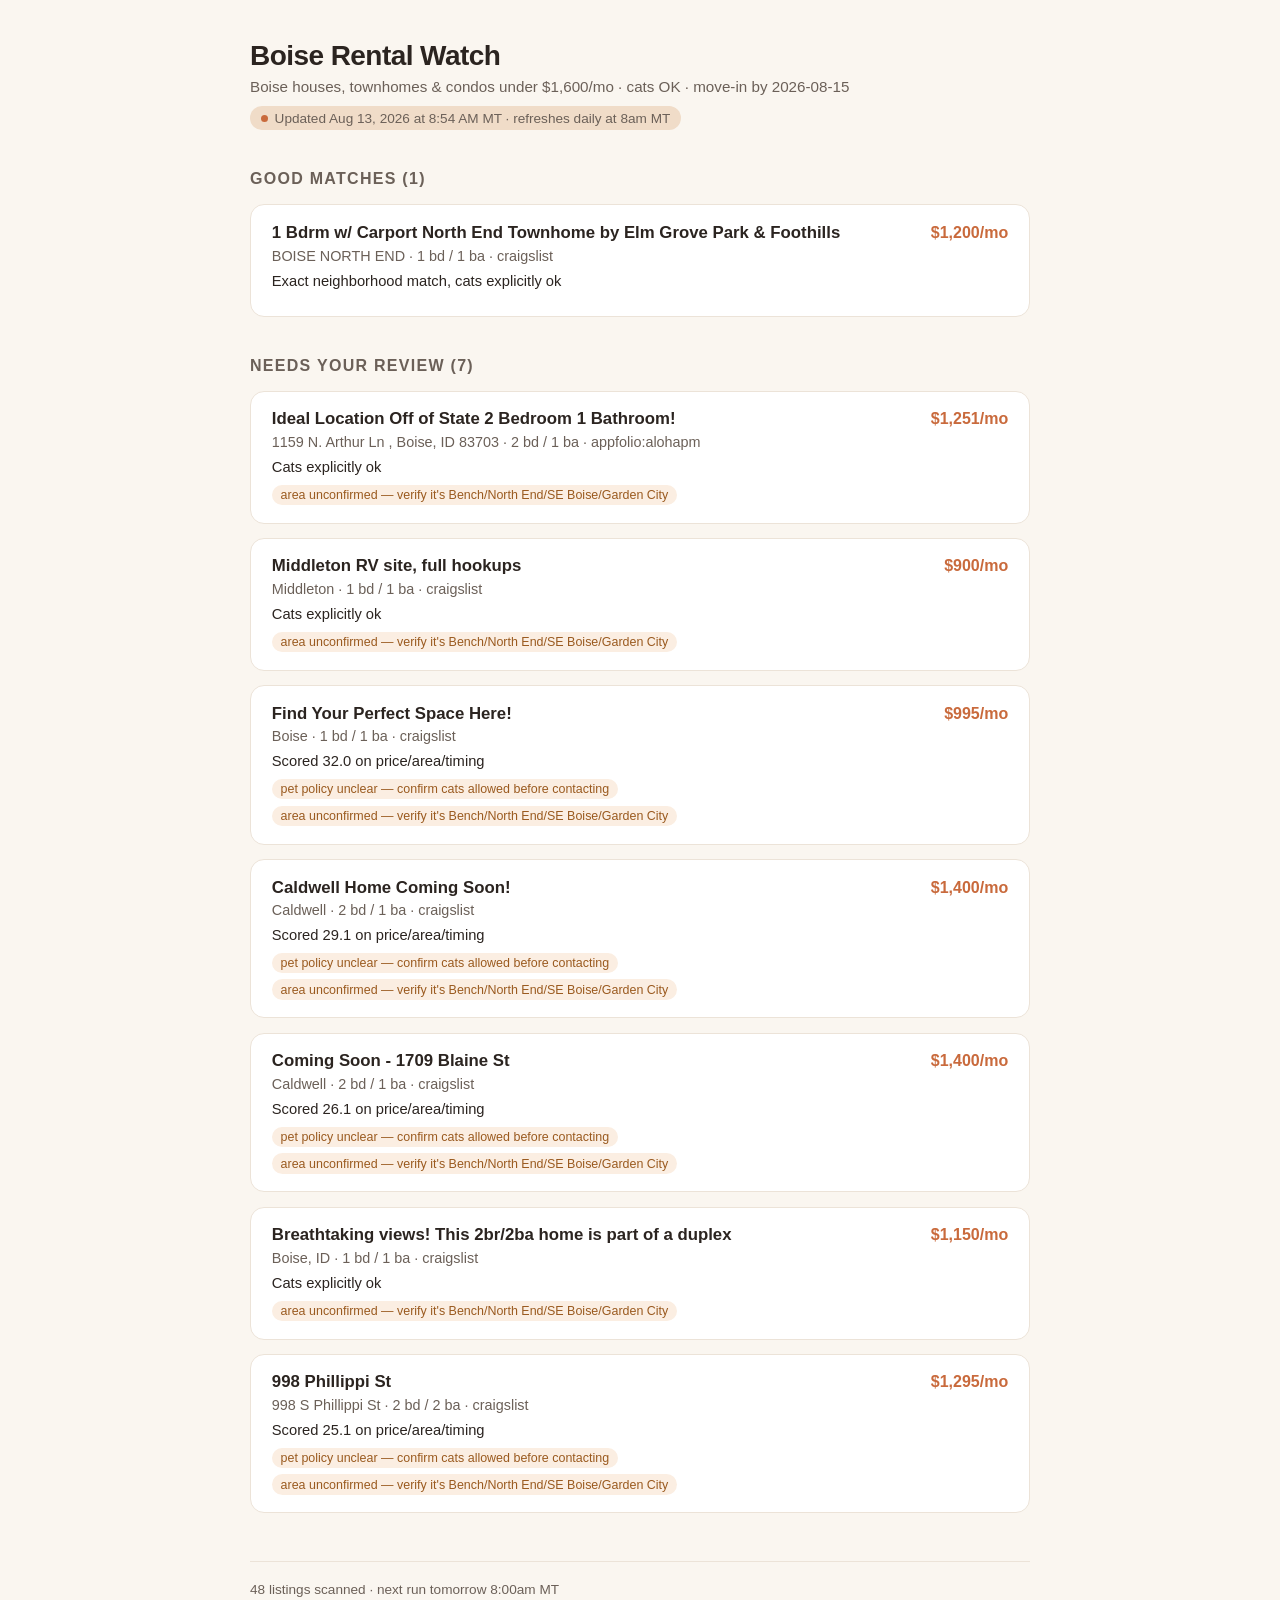
==== docs/index.html @ a8b847b9 "Daily rental scan 2026-08-13" ====
<!doctype html>
<html lang="en">
<head>
<meta charset="utf-8">
<meta name="viewport" content="width=device-width, initial-scale=1">
<title>Boise Rental Watch</title>
<style>
:root {
  --bg: #faf6f0;
  --card: #ffffff;
  --ink: #2b2420;
  --ink-soft: #6b6058;
  --accent: #c96a3c;
  --accent-soft: #f0dcc8;
  --border: #ece3d8;
  --warn-bg: #fbeee2;
  --warn-ink: #9a5a1f;
}
* { box-sizing: border-box; }
body {
  margin: 0;
  padding: 2.5rem 1.5rem 4rem;
  background: var(--bg);
  color: var(--ink);
  font-family: -apple-system, BlinkMacSystemFont, "Segoe UI", Helvetica, Arial, sans-serif;
}
.wrap { max-width: 780px; margin: 0 auto; }
header { margin-bottom: 2.5rem; }
h1 { font-size: 1.75rem; margin: 0 0 0.35rem; letter-spacing: -0.02em; }
.subtitle { color: var(--ink-soft); font-size: 0.95rem; }
h2 {
  font-size: 1rem; text-transform: uppercase; letter-spacing: 0.08em;
  color: var(--ink-soft); margin: 2.5rem 0 1rem; font-weight: 600;
}
.card {
  background: var(--card); border: 1px solid var(--border); border-radius: 14px;
  padding: 1.1rem 1.3rem; margin-bottom: 0.9rem;
}
.card-top { display: flex; justify-content: space-between; align-items: baseline; gap: 1rem; }
.card-title { font-weight: 600; font-size: 1.05rem; }
.card-title a { color: var(--ink); text-decoration: none; }
.card-title a:hover { color: var(--accent); }
.price { color: var(--accent); font-weight: 700; white-space: nowrap; }
.meta { color: var(--ink-soft); font-size: 0.9rem; margin-top: 0.3rem; }
.why { margin-top: 0.55rem; font-size: 0.92rem; }
.badges { margin-top: 0.6rem; display: flex; flex-wrap: wrap; gap: 0.4rem; }
.badge {
  font-size: 0.78rem; padding: 0.2rem 0.55rem; border-radius: 999px;
  background: var(--accent-soft); color: var(--accent);
}
.badge.warn { background: var(--warn-bg); color: var(--warn-ink); }
.empty { color: var(--ink-soft); font-style: italic; }
.updated-badge {
  display: inline-flex; align-items: center; gap: 0.4rem;
  margin-top: 0.7rem; font-size: 0.85rem; color: var(--ink-soft);
  background: var(--accent-soft); padding: 0.3rem 0.7rem; border-radius: 999px;
}
.updated-badge .dot {
  width: 7px; height: 7px; border-radius: 50%; background: var(--accent);
}
footer {
  margin-top: 3rem; padding-top: 1.2rem; border-top: 1px solid var(--border);
  color: var(--ink-soft); font-size: 0.85rem;
}
@media (prefers-color-scheme: dark) {
  :root {
    --bg: #1c1815; --card: #262019; --ink: #f0e9e0; --ink-soft: #a89d90;
    --accent: #e08a5b; --accent-soft: #3a2a1c; --border: #3a3128;
    --warn-bg: #3a2a1c; --warn-ink: #e0a86a;
  }
}
</style>
</head>
<body>
<div class="wrap">
  <header>
    <h1>Boise Rental Watch</h1>
    <div class="subtitle">Boise houses, townhomes &amp; condos under $1,600/mo &middot; cats OK &middot; move-in by 2026-08-15</div>
    <div class="updated-badge"><span class="dot"></span>Updated Aug 13, 2026 at 8:54 AM MT &middot; refreshes daily at 8am MT</div>
  </header>

  <h2>Good Matches (1)</h2>
    <div class="card">
      <div class="card-top">
        <div class="card-title"><a href="https://www.craigslist.org/view/d/boise-bdrm-carport-north-end-townhome/tJ5dAbqCXEp9YRDRfNVJZ1" target="_blank" rel="noopener">1 Bdrm w/ Carport North End Townhome by Elm Grove Park &amp; Foothills</a></div>
        <div class="price">$1,200/mo</div>
      </div>
      <div class="meta">BOISE NORTH END &middot; 1 bd / 1 ba &middot; craigslist</div>
      <div class="why">Exact neighborhood match, cats explicitly ok</div>
      <div class="badges"></div>
    </div>
    
  <h2>Needs Your Review (7)</h2>
    <div class="card">
      <div class="card-top">
        <div class="card-title"><a href="https://alohapm.appfolio.com/listings/detail/585a8fce-bd00-452f-a192-a07fd54679e2" target="_blank" rel="noopener">Ideal Location Off of State 2 Bedroom 1 Bathroom!</a></div>
        <div class="price">$1,251/mo</div>
      </div>
      <div class="meta">1159 N. Arthur Ln , Boise, ID 83703 &middot; 2 bd / 1 ba &middot; appfolio:alohapm</div>
      <div class="why">Cats explicitly ok</div>
      <div class="badges"><span class="badge warn">area unconfirmed — verify it&#x27;s Bench/North End/SE Boise/Garden City</span></div>
    </div>
    
    <div class="card">
      <div class="card-top">
        <div class="card-title"><a href="https://www.craigslist.org/view/d/middleton-middleton-rv-site-full-hookups/inkFtMsQkytbeUQSiN5r4E" target="_blank" rel="noopener">Middleton RV site, full hookups</a></div>
        <div class="price">$900/mo</div>
      </div>
      <div class="meta">Middleton &middot; 1 bd / 1 ba &middot; craigslist</div>
      <div class="why">Cats explicitly ok</div>
      <div class="badges"><span class="badge warn">area unconfirmed — verify it&#x27;s Bench/North End/SE Boise/Garden City</span></div>
    </div>
    
    <div class="card">
      <div class="card-top">
        <div class="card-title"><a href="https://www.craigslist.org/view/d/boise-find-your-perfect-space-here/uzG5f1zHQU7Q6kDMUvpiA7" target="_blank" rel="noopener">Find Your Perfect Space Here!</a></div>
        <div class="price">$995/mo</div>
      </div>
      <div class="meta">Boise &middot; 1 bd / 1 ba &middot; craigslist</div>
      <div class="why">Scored 32.0 on price/area/timing</div>
      <div class="badges"><span class="badge warn">pet policy unclear — confirm cats allowed before contacting</span><span class="badge warn">area unconfirmed — verify it&#x27;s Bench/North End/SE Boise/Garden City</span></div>
    </div>
    
    <div class="card">
      <div class="card-top">
        <div class="card-title"><a href="https://www.craigslist.org/view/d/caldwell-caldwell-home-coming-soon/c9M48AXYeq9gtAYtfN2Gyr" target="_blank" rel="noopener">Caldwell Home Coming Soon!</a></div>
        <div class="price">$1,400/mo</div>
      </div>
      <div class="meta">Caldwell &middot; 2 bd / 1 ba &middot; craigslist</div>
      <div class="why">Scored 29.1 on price/area/timing</div>
      <div class="badges"><span class="badge warn">pet policy unclear — confirm cats allowed before contacting</span><span class="badge warn">area unconfirmed — verify it&#x27;s Bench/North End/SE Boise/Garden City</span></div>
    </div>
    
    <div class="card">
      <div class="card-top">
        <div class="card-title"><a href="https://www.craigslist.org/view/d/caldwell-coming-soon-blaine-st/9ecfQxQV72W8E49arXCXFK" target="_blank" rel="noopener">Coming Soon - 1709 Blaine St</a></div>
        <div class="price">$1,400/mo</div>
      </div>
      <div class="meta">Caldwell &middot; 2 bd / 1 ba &middot; craigslist</div>
      <div class="why">Scored 26.1 on price/area/timing</div>
      <div class="badges"><span class="badge warn">pet policy unclear — confirm cats allowed before contacting</span><span class="badge warn">area unconfirmed — verify it&#x27;s Bench/North End/SE Boise/Garden City</span></div>
    </div>
    
    <div class="card">
      <div class="card-top">
        <div class="card-title"><a href="https://www.craigslist.org/view/d/boise-breathtaking-views-this-2br-2ba/9punhDjRVs5qBu9ANwAsmU" target="_blank" rel="noopener">Breathtaking views! This 2br/2ba home is part of a duplex</a></div>
        <div class="price">$1,150/mo</div>
      </div>
      <div class="meta">Boise, ID &middot; 1 bd / 1 ba &middot; craigslist</div>
      <div class="why">Cats explicitly ok</div>
      <div class="badges"><span class="badge warn">area unconfirmed — verify it&#x27;s Bench/North End/SE Boise/Garden City</span></div>
    </div>
    
    <div class="card">
      <div class="card-top">
        <div class="card-title"><a href="https://www.craigslist.org/view/d/boise-998-phillippi-st/gq27EQi1hvA1bo5hY6e3HK" target="_blank" rel="noopener">998 Phillippi St</a></div>
        <div class="price">$1,295/mo</div>
      </div>
      <div class="meta">998 S Phillippi St &middot; 2 bd / 2 ba &middot; craigslist</div>
      <div class="why">Scored 25.1 on price/area/timing</div>
      <div class="badges"><span class="badge warn">pet policy unclear — confirm cats allowed before contacting</span><span class="badge warn">area unconfirmed — verify it&#x27;s Bench/North End/SE Boise/Garden City</span></div>
    </div>
    

  <footer>
    48 listings scanned &middot; next run tomorrow 8:00am MT
  </footer>
</div>
</body>
</html>
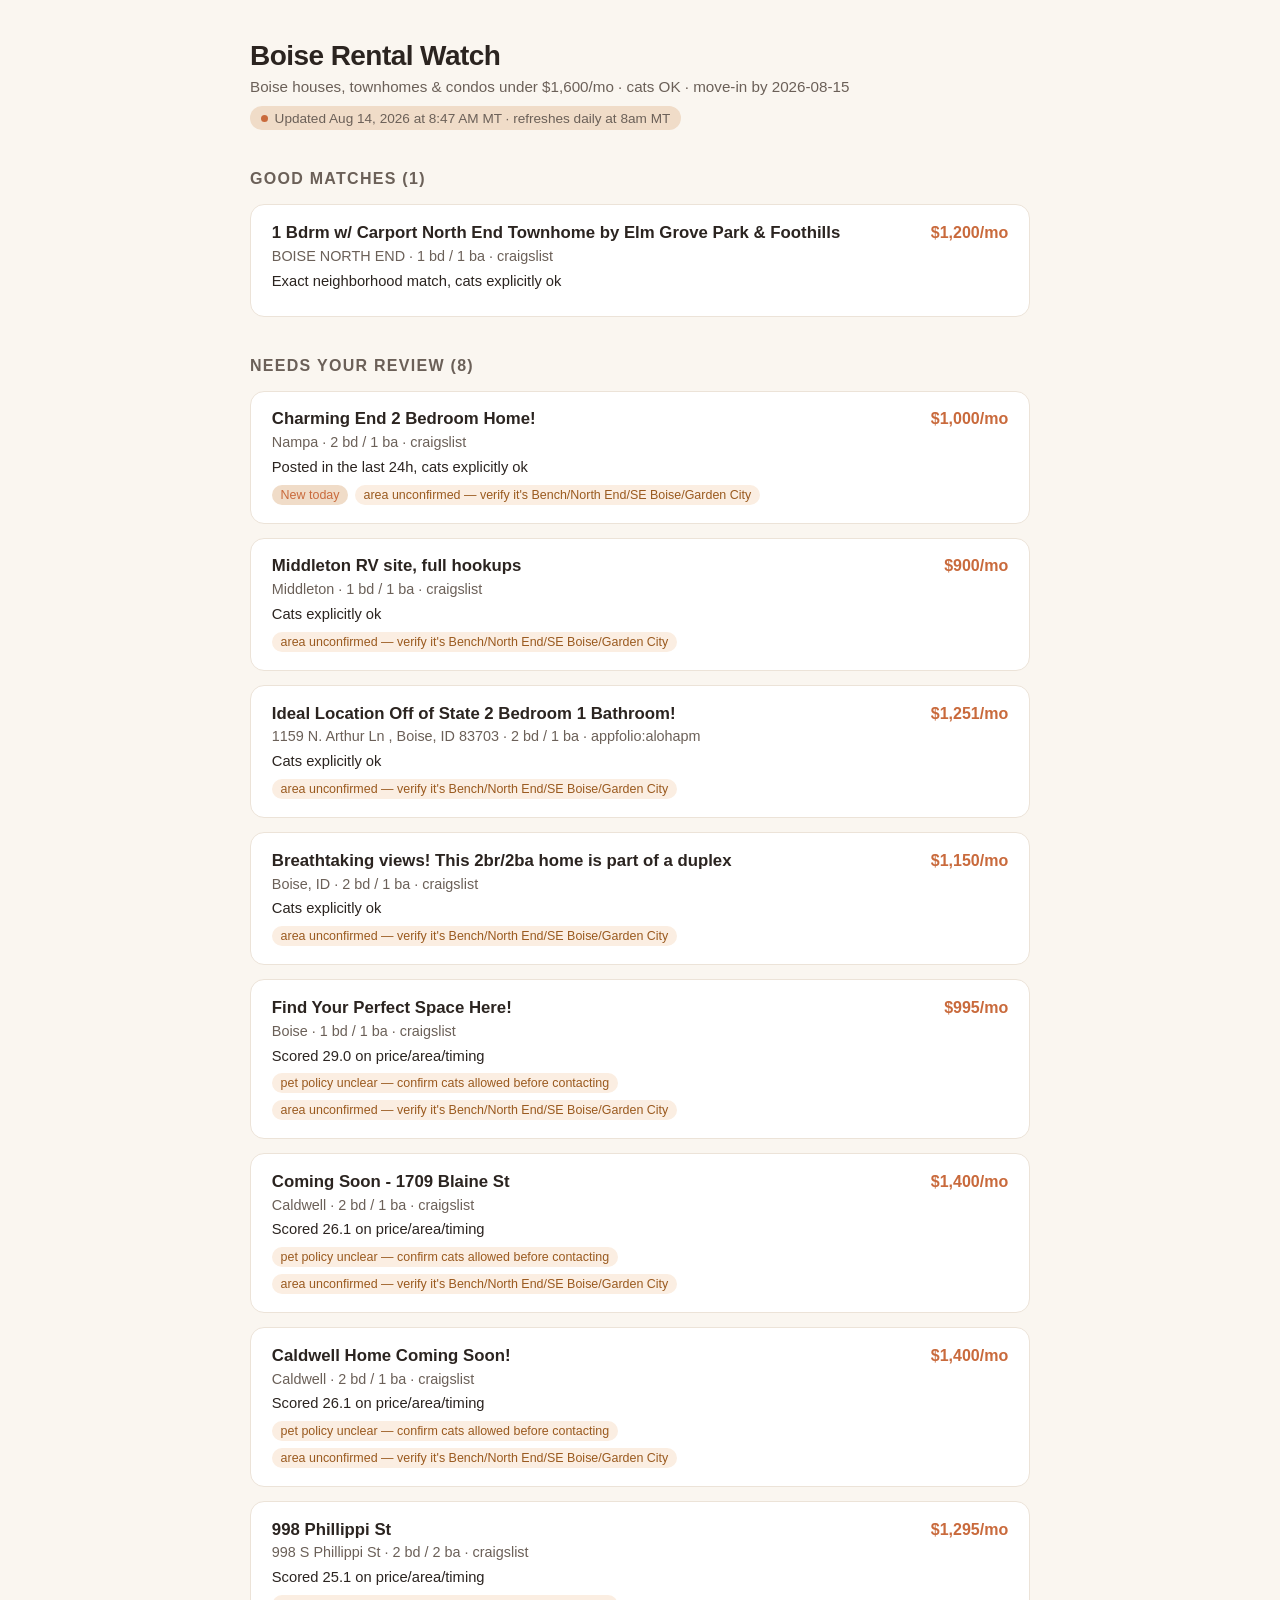
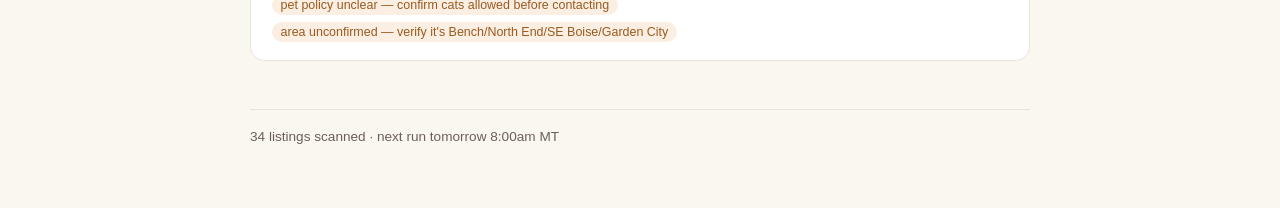
==== commit bacab479: "Daily rental scan 2026-08-14" ====
--- a/docs/index.html
+++ b/docs/index.html
@@ -76,7 +76,7 @@
   <header>
     <h1>Boise Rental Watch</h1>
     <div class="subtitle">Boise houses, townhomes &amp; condos under $1,600/mo &middot; cats OK &middot; move-in by 2026-08-15</div>
-    <div class="updated-badge"><span class="dot"></span>Updated Aug 13, 2026 at 8:54 AM MT &middot; refreshes daily at 8am MT</div>
+    <div class="updated-badge"><span class="dot"></span>Updated Aug 14, 2026 at 8:47 AM MT &middot; refreshes daily at 8am MT</div>
   </header>
 
   <h2>Good Matches (1)</h2>
@@ -90,15 +90,15 @@
       <div class="badges"></div>
     </div>
     
-  <h2>Needs Your Review (7)</h2>
+  <h2>Needs Your Review (8)</h2>
     <div class="card">
       <div class="card-top">
-        <div class="card-title"><a href="https://alohapm.appfolio.com/listings/detail/585a8fce-bd00-452f-a192-a07fd54679e2" target="_blank" rel="noopener">Ideal Location Off of State 2 Bedroom 1 Bathroom!</a></div>
-        <div class="price">$1,251/mo</div>
+        <div class="card-title"><a href="https://www.craigslist.org/view/d/nampa-charming-end-bedroom-home/n4fBQ7NbYew4PDXiRmJDHz" target="_blank" rel="noopener">Charming End 2 Bedroom Home!</a></div>
+        <div class="price">$1,000/mo</div>
       </div>
-      <div class="meta">1159 N. Arthur Ln , Boise, ID 83703 &middot; 2 bd / 1 ba &middot; appfolio:alohapm</div>
-      <div class="why">Cats explicitly ok</div>
-      <div class="badges"><span class="badge warn">area unconfirmed — verify it&#x27;s Bench/North End/SE Boise/Garden City</span></div>
+      <div class="meta">Nampa &middot; 2 bd / 1 ba &middot; craigslist</div>
+      <div class="why">Posted in the last 24h, cats explicitly ok</div>
+      <div class="badges"><span class="badge">New today</span><span class="badge warn">area unconfirmed — verify it&#x27;s Bench/North End/SE Boise/Garden City</span></div>
     </div>
     
     <div class="card">
@@ -113,21 +113,31 @@
     
     <div class="card">
       <div class="card-top">
+        <div class="card-title"><a href="https://alohapm.appfolio.com/listings/detail/585a8fce-bd00-452f-a192-a07fd54679e2" target="_blank" rel="noopener">Ideal Location Off of State 2 Bedroom 1 Bathroom!</a></div>
+        <div class="price">$1,251/mo</div>
+      </div>
+      <div class="meta">1159 N. Arthur Ln , Boise, ID 83703 &middot; 2 bd / 1 ba &middot; appfolio:alohapm</div>
+      <div class="why">Cats explicitly ok</div>
+      <div class="badges"><span class="badge warn">area unconfirmed — verify it&#x27;s Bench/North End/SE Boise/Garden City</span></div>
+    </div>
+    
+    <div class="card">
+      <div class="card-top">
+        <div class="card-title"><a href="https://www.craigslist.org/view/d/boise-breathtaking-views-this-2br-2ba/9punhDjRVs5qBu9ANwAsmU" target="_blank" rel="noopener">Breathtaking views! This 2br/2ba home is part of a duplex</a></div>
+        <div class="price">$1,150/mo</div>
+      </div>
+      <div class="meta">Boise, ID &middot; 2 bd / 1 ba &middot; craigslist</div>
+      <div class="why">Cats explicitly ok</div>
+      <div class="badges"><span class="badge warn">area unconfirmed — verify it&#x27;s Bench/North End/SE Boise/Garden City</span></div>
+    </div>
+    
+    <div class="card">
+      <div class="card-top">
         <div class="card-title"><a href="https://www.craigslist.org/view/d/boise-find-your-perfect-space-here/uzG5f1zHQU7Q6kDMUvpiA7" target="_blank" rel="noopener">Find Your Perfect Space Here!</a></div>
         <div class="price">$995/mo</div>
       </div>
       <div class="meta">Boise &middot; 1 bd / 1 ba &middot; craigslist</div>
-      <div class="why">Scored 32.0 on price/area/timing</div>
-      <div class="badges"><span class="badge warn">pet policy unclear — confirm cats allowed before contacting</span><span class="badge warn">area unconfirmed — verify it&#x27;s Bench/North End/SE Boise/Garden City</span></div>
-    </div>
-    
-    <div class="card">
-      <div class="card-top">
-        <div class="card-title"><a href="https://www.craigslist.org/view/d/caldwell-caldwell-home-coming-soon/c9M48AXYeq9gtAYtfN2Gyr" target="_blank" rel="noopener">Caldwell Home Coming Soon!</a></div>
-        <div class="price">$1,400/mo</div>
-      </div>
-      <div class="meta">Caldwell &middot; 2 bd / 1 ba &middot; craigslist</div>
-      <div class="why">Scored 29.1 on price/area/timing</div>
+      <div class="why">Scored 29.0 on price/area/timing</div>
       <div class="badges"><span class="badge warn">pet policy unclear — confirm cats allowed before contacting</span><span class="badge warn">area unconfirmed — verify it&#x27;s Bench/North End/SE Boise/Garden City</span></div>
     </div>
     
@@ -143,12 +153,12 @@
     
     <div class="card">
       <div class="card-top">
-        <div class="card-title"><a href="https://www.craigslist.org/view/d/boise-breathtaking-views-this-2br-2ba/9punhDjRVs5qBu9ANwAsmU" target="_blank" rel="noopener">Breathtaking views! This 2br/2ba home is part of a duplex</a></div>
-        <div class="price">$1,150/mo</div>
+        <div class="card-title"><a href="https://www.craigslist.org/view/d/caldwell-caldwell-home-coming-soon/c9M48AXYeq9gtAYtfN2Gyr" target="_blank" rel="noopener">Caldwell Home Coming Soon!</a></div>
+        <div class="price">$1,400/mo</div>
       </div>
-      <div class="meta">Boise, ID &middot; 1 bd / 1 ba &middot; craigslist</div>
-      <div class="why">Cats explicitly ok</div>
-      <div class="badges"><span class="badge warn">area unconfirmed — verify it&#x27;s Bench/North End/SE Boise/Garden City</span></div>
+      <div class="meta">Caldwell &middot; 2 bd / 1 ba &middot; craigslist</div>
+      <div class="why">Scored 26.1 on price/area/timing</div>
+      <div class="badges"><span class="badge warn">pet policy unclear — confirm cats allowed before contacting</span><span class="badge warn">area unconfirmed — verify it&#x27;s Bench/North End/SE Boise/Garden City</span></div>
     </div>
     
     <div class="card">
@@ -163,7 +173,7 @@
     
 
   <footer>
-    48 listings scanned &middot; next run tomorrow 8:00am MT
+    34 listings scanned &middot; next run tomorrow 8:00am MT
   </footer>
 </div>
 </body>
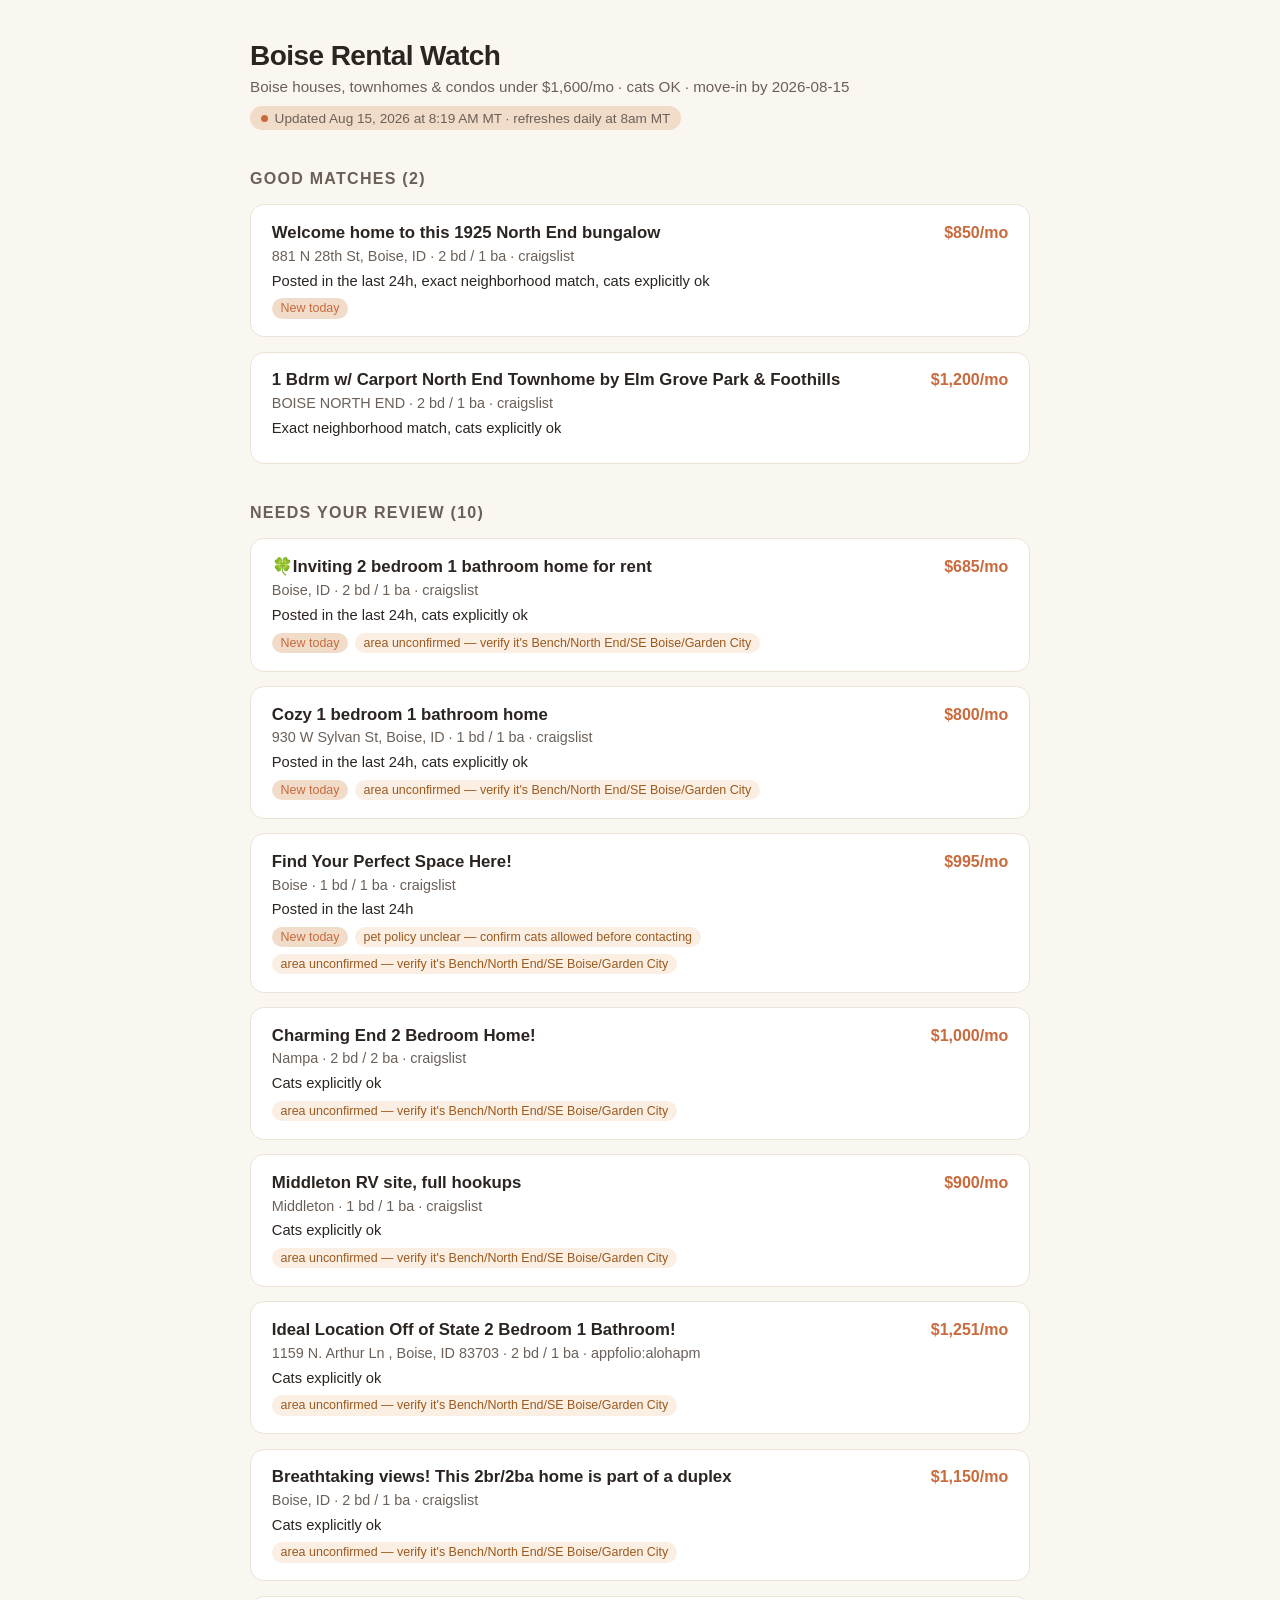
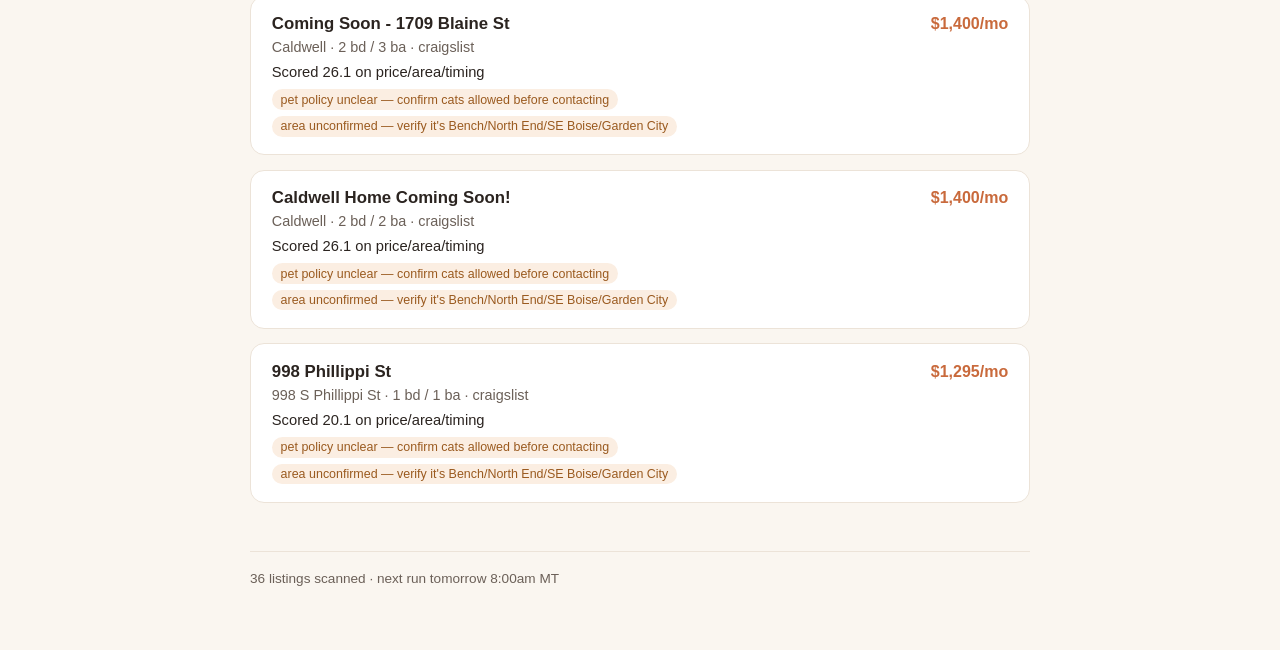
==== commit 137a5cca: "Daily rental scan 2026-08-15" ====
--- a/docs/index.html
+++ b/docs/index.html
@@ -76,29 +76,69 @@
   <header>
     <h1>Boise Rental Watch</h1>
     <div class="subtitle">Boise houses, townhomes &amp; condos under $1,600/mo &middot; cats OK &middot; move-in by 2026-08-15</div>
-    <div class="updated-badge"><span class="dot"></span>Updated Aug 14, 2026 at 8:47 AM MT &middot; refreshes daily at 8am MT</div>
+    <div class="updated-badge"><span class="dot"></span>Updated Aug 15, 2026 at 8:19 AM MT &middot; refreshes daily at 8am MT</div>
   </header>
 
-  <h2>Good Matches (1)</h2>
+  <h2>Good Matches (2)</h2>
+    <div class="card">
+      <div class="card-top">
+        <div class="card-title"><a href="https://www.craigslist.org/view/d/boise-welcome-home-to-this-1925-north/bNqNt9wZrASijpTK73ZUrb" target="_blank" rel="noopener">Welcome home to this 1925 North End bungalow</a></div>
+        <div class="price">$850/mo</div>
+      </div>
+      <div class="meta">881 N 28th St, Boise, ID &middot; 2 bd / 1 ba &middot; craigslist</div>
+      <div class="why">Posted in the last 24h, exact neighborhood match, cats explicitly ok</div>
+      <div class="badges"><span class="badge">New today</span></div>
+    </div>
+    
     <div class="card">
       <div class="card-top">
         <div class="card-title"><a href="https://www.craigslist.org/view/d/boise-bdrm-carport-north-end-townhome/tJ5dAbqCXEp9YRDRfNVJZ1" target="_blank" rel="noopener">1 Bdrm w/ Carport North End Townhome by Elm Grove Park &amp; Foothills</a></div>
         <div class="price">$1,200/mo</div>
       </div>
-      <div class="meta">BOISE NORTH END &middot; 1 bd / 1 ba &middot; craigslist</div>
+      <div class="meta">BOISE NORTH END &middot; 2 bd / 1 ba &middot; craigslist</div>
       <div class="why">Exact neighborhood match, cats explicitly ok</div>
       <div class="badges"></div>
     </div>
     
-  <h2>Needs Your Review (8)</h2>
+  <h2>Needs Your Review (10)</h2>
+    <div class="card">
+      <div class="card-top">
+        <div class="card-title"><a href="https://www.craigslist.org/view/d/boise-inviting-bedroom-bathroom-home/8UTzepiEJDNa9i5JMMQoot" target="_blank" rel="noopener">🍀Inviting 2 bedroom 1 bathroom home for rent</a></div>
+        <div class="price">$685/mo</div>
+      </div>
+      <div class="meta">Boise, ID &middot; 2 bd / 1 ba &middot; craigslist</div>
+      <div class="why">Posted in the last 24h, cats explicitly ok</div>
+      <div class="badges"><span class="badge">New today</span><span class="badge warn">area unconfirmed — verify it&#x27;s Bench/North End/SE Boise/Garden City</span></div>
+    </div>
+    
+    <div class="card">
+      <div class="card-top">
+        <div class="card-title"><a href="https://www.craigslist.org/view/d/boise-cozy-bedroom-bathroom-home/nEehKn6Z1AgusFXcfgRi68" target="_blank" rel="noopener">Cozy 1 bedroom 1 bathroom home</a></div>
+        <div class="price">$800/mo</div>
+      </div>
+      <div class="meta">930 W Sylvan St, Boise, ID &middot; 1 bd / 1 ba &middot; craigslist</div>
+      <div class="why">Posted in the last 24h, cats explicitly ok</div>
+      <div class="badges"><span class="badge">New today</span><span class="badge warn">area unconfirmed — verify it&#x27;s Bench/North End/SE Boise/Garden City</span></div>
+    </div>
+    
+    <div class="card">
+      <div class="card-top">
+        <div class="card-title"><a href="https://www.craigslist.org/view/d/boise-find-your-perfect-space-here/xB6tnSbYh8A8hD4ahcPLB7" target="_blank" rel="noopener">Find Your Perfect Space Here!</a></div>
+        <div class="price">$995/mo</div>
+      </div>
+      <div class="meta">Boise &middot; 1 bd / 1 ba &middot; craigslist</div>
+      <div class="why">Posted in the last 24h</div>
+      <div class="badges"><span class="badge">New today</span><span class="badge warn">pet policy unclear — confirm cats allowed before contacting</span><span class="badge warn">area unconfirmed — verify it&#x27;s Bench/North End/SE Boise/Garden City</span></div>
+    </div>
+    
     <div class="card">
       <div class="card-top">
         <div class="card-title"><a href="https://www.craigslist.org/view/d/nampa-charming-end-bedroom-home/n4fBQ7NbYew4PDXiRmJDHz" target="_blank" rel="noopener">Charming End 2 Bedroom Home!</a></div>
         <div class="price">$1,000/mo</div>
       </div>
-      <div class="meta">Nampa &middot; 2 bd / 1 ba &middot; craigslist</div>
-      <div class="why">Posted in the last 24h, cats explicitly ok</div>
-      <div class="badges"><span class="badge">New today</span><span class="badge warn">area unconfirmed — verify it&#x27;s Bench/North End/SE Boise/Garden City</span></div>
+      <div class="meta">Nampa &middot; 2 bd / 2 ba &middot; craigslist</div>
+      <div class="why">Cats explicitly ok</div>
+      <div class="badges"><span class="badge warn">area unconfirmed — verify it&#x27;s Bench/North End/SE Boise/Garden City</span></div>
     </div>
     
     <div class="card">
@@ -133,20 +173,10 @@
     
     <div class="card">
       <div class="card-top">
-        <div class="card-title"><a href="https://www.craigslist.org/view/d/boise-find-your-perfect-space-here/uzG5f1zHQU7Q6kDMUvpiA7" target="_blank" rel="noopener">Find Your Perfect Space Here!</a></div>
-        <div class="price">$995/mo</div>
-      </div>
-      <div class="meta">Boise &middot; 1 bd / 1 ba &middot; craigslist</div>
-      <div class="why">Scored 29.0 on price/area/timing</div>
-      <div class="badges"><span class="badge warn">pet policy unclear — confirm cats allowed before contacting</span><span class="badge warn">area unconfirmed — verify it&#x27;s Bench/North End/SE Boise/Garden City</span></div>
-    </div>
-    
-    <div class="card">
-      <div class="card-top">
         <div class="card-title"><a href="https://www.craigslist.org/view/d/caldwell-coming-soon-blaine-st/9ecfQxQV72W8E49arXCXFK" target="_blank" rel="noopener">Coming Soon - 1709 Blaine St</a></div>
         <div class="price">$1,400/mo</div>
       </div>
-      <div class="meta">Caldwell &middot; 2 bd / 1 ba &middot; craigslist</div>
+      <div class="meta">Caldwell &middot; 2 bd / 3 ba &middot; craigslist</div>
       <div class="why">Scored 26.1 on price/area/timing</div>
       <div class="badges"><span class="badge warn">pet policy unclear — confirm cats allowed before contacting</span><span class="badge warn">area unconfirmed — verify it&#x27;s Bench/North End/SE Boise/Garden City</span></div>
     </div>
@@ -156,7 +186,7 @@
         <div class="card-title"><a href="https://www.craigslist.org/view/d/caldwell-caldwell-home-coming-soon/c9M48AXYeq9gtAYtfN2Gyr" target="_blank" rel="noopener">Caldwell Home Coming Soon!</a></div>
         <div class="price">$1,400/mo</div>
       </div>
-      <div class="meta">Caldwell &middot; 2 bd / 1 ba &middot; craigslist</div>
+      <div class="meta">Caldwell &middot; 2 bd / 2 ba &middot; craigslist</div>
       <div class="why">Scored 26.1 on price/area/timing</div>
       <div class="badges"><span class="badge warn">pet policy unclear — confirm cats allowed before contacting</span><span class="badge warn">area unconfirmed — verify it&#x27;s Bench/North End/SE Boise/Garden City</span></div>
     </div>
@@ -166,14 +196,14 @@
         <div class="card-title"><a href="https://www.craigslist.org/view/d/boise-998-phillippi-st/gq27EQi1hvA1bo5hY6e3HK" target="_blank" rel="noopener">998 Phillippi St</a></div>
         <div class="price">$1,295/mo</div>
       </div>
-      <div class="meta">998 S Phillippi St &middot; 2 bd / 2 ba &middot; craigslist</div>
-      <div class="why">Scored 25.1 on price/area/timing</div>
+      <div class="meta">998 S Phillippi St &middot; 1 bd / 1 ba &middot; craigslist</div>
+      <div class="why">Scored 20.1 on price/area/timing</div>
       <div class="badges"><span class="badge warn">pet policy unclear — confirm cats allowed before contacting</span><span class="badge warn">area unconfirmed — verify it&#x27;s Bench/North End/SE Boise/Garden City</span></div>
     </div>
     
 
   <footer>
-    34 listings scanned &middot; next run tomorrow 8:00am MT
+    36 listings scanned &middot; next run tomorrow 8:00am MT
   </footer>
 </div>
 </body>
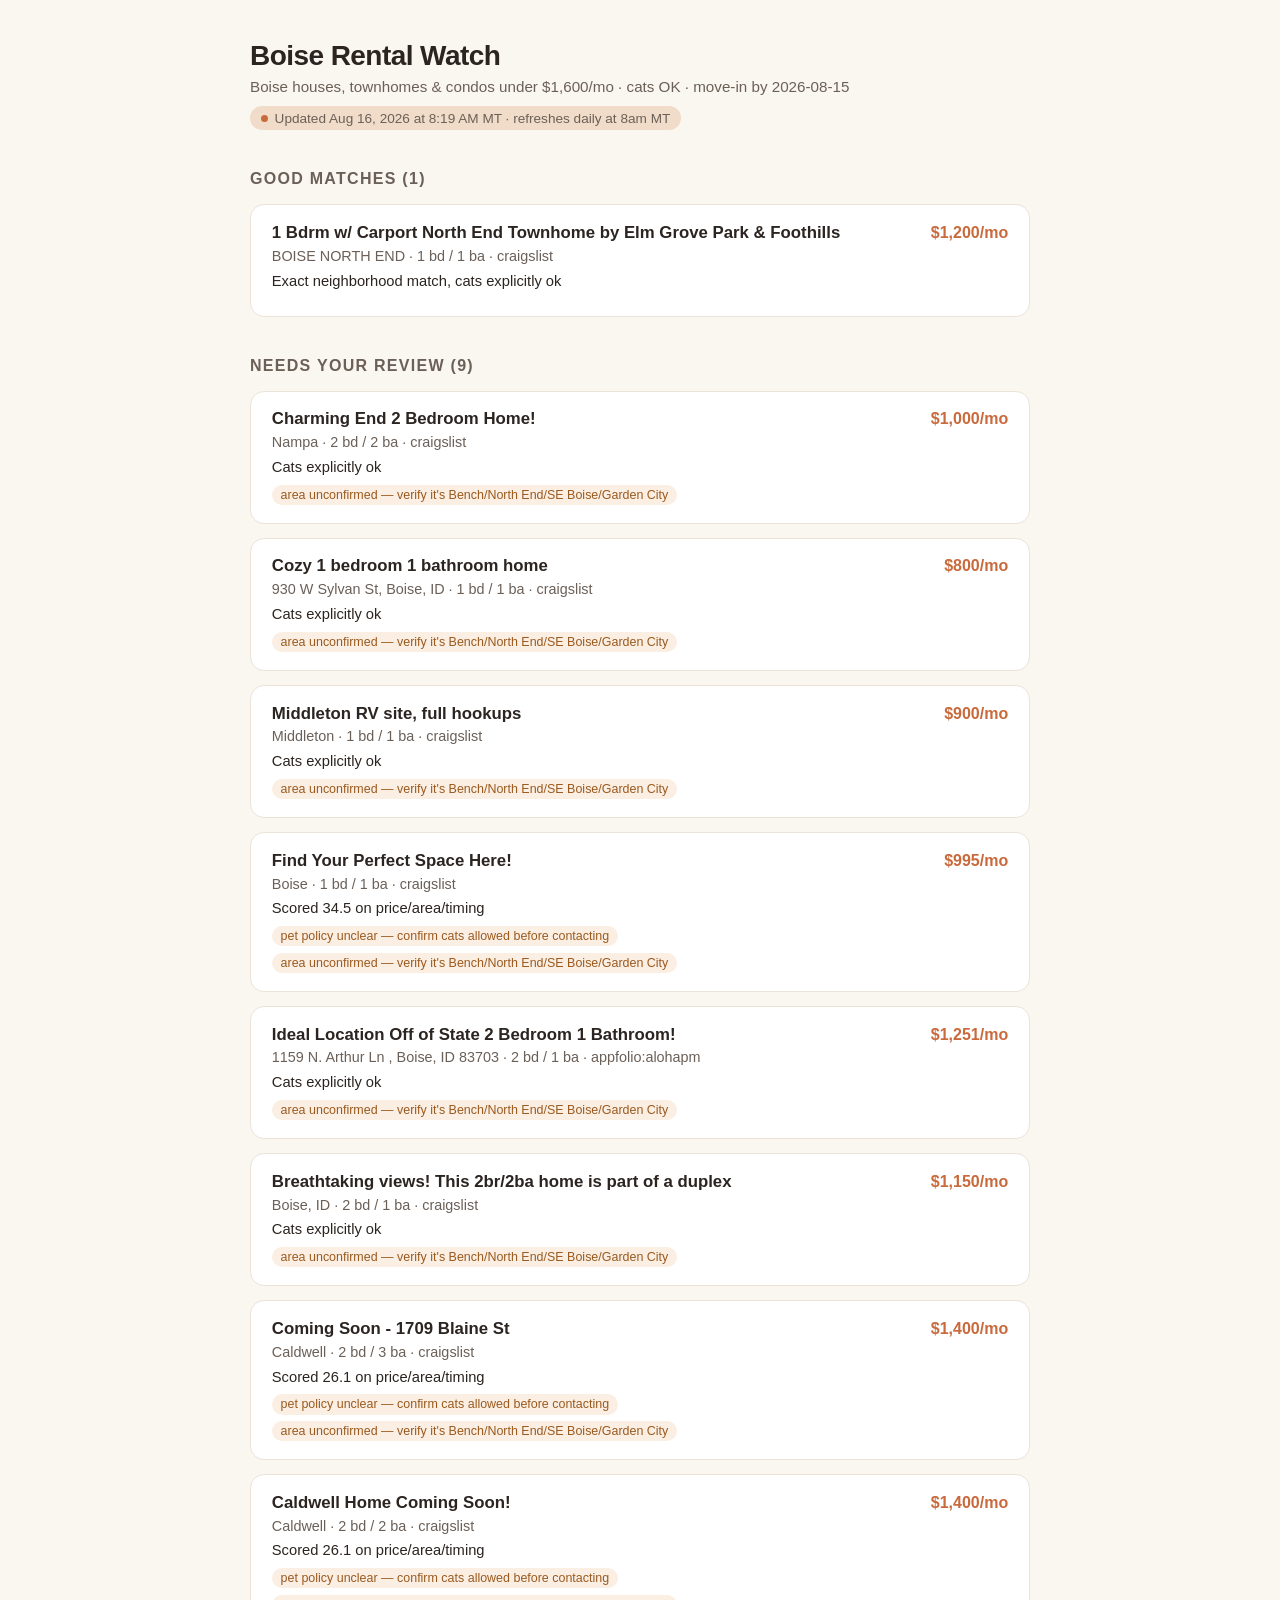
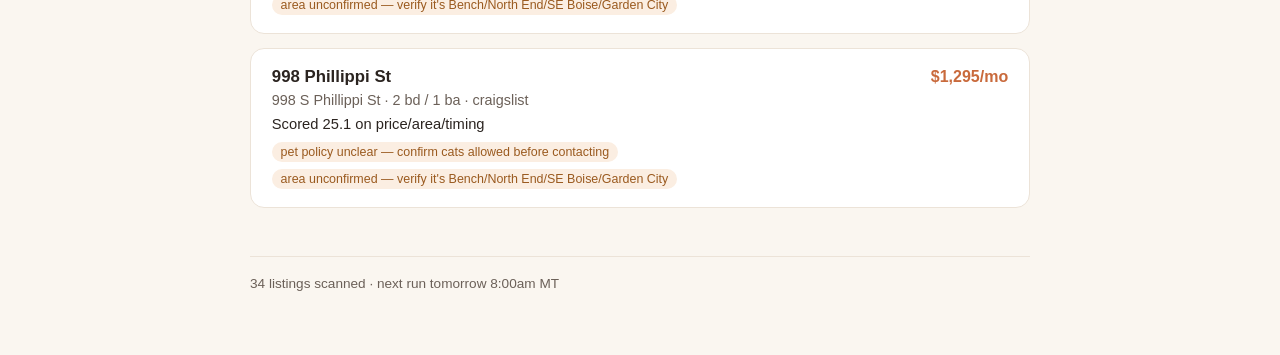
==== commit f1dc5e2e: "Daily rental scan 2026-08-16" ====
--- a/docs/index.html
+++ b/docs/index.html
@@ -76,61 +76,21 @@
   <header>
     <h1>Boise Rental Watch</h1>
     <div class="subtitle">Boise houses, townhomes &amp; condos under $1,600/mo &middot; cats OK &middot; move-in by 2026-08-15</div>
-    <div class="updated-badge"><span class="dot"></span>Updated Aug 15, 2026 at 8:19 AM MT &middot; refreshes daily at 8am MT</div>
+    <div class="updated-badge"><span class="dot"></span>Updated Aug 16, 2026 at 8:19 AM MT &middot; refreshes daily at 8am MT</div>
   </header>
 
-  <h2>Good Matches (2)</h2>
-    <div class="card">
-      <div class="card-top">
-        <div class="card-title"><a href="https://www.craigslist.org/view/d/boise-welcome-home-to-this-1925-north/bNqNt9wZrASijpTK73ZUrb" target="_blank" rel="noopener">Welcome home to this 1925 North End bungalow</a></div>
-        <div class="price">$850/mo</div>
-      </div>
-      <div class="meta">881 N 28th St, Boise, ID &middot; 2 bd / 1 ba &middot; craigslist</div>
-      <div class="why">Posted in the last 24h, exact neighborhood match, cats explicitly ok</div>
-      <div class="badges"><span class="badge">New today</span></div>
-    </div>
-    
+  <h2>Good Matches (1)</h2>
     <div class="card">
       <div class="card-top">
         <div class="card-title"><a href="https://www.craigslist.org/view/d/boise-bdrm-carport-north-end-townhome/tJ5dAbqCXEp9YRDRfNVJZ1" target="_blank" rel="noopener">1 Bdrm w/ Carport North End Townhome by Elm Grove Park &amp; Foothills</a></div>
         <div class="price">$1,200/mo</div>
       </div>
-      <div class="meta">BOISE NORTH END &middot; 2 bd / 1 ba &middot; craigslist</div>
+      <div class="meta">BOISE NORTH END &middot; 1 bd / 1 ba &middot; craigslist</div>
       <div class="why">Exact neighborhood match, cats explicitly ok</div>
       <div class="badges"></div>
     </div>
     
-  <h2>Needs Your Review (10)</h2>
-    <div class="card">
-      <div class="card-top">
-        <div class="card-title"><a href="https://www.craigslist.org/view/d/boise-inviting-bedroom-bathroom-home/8UTzepiEJDNa9i5JMMQoot" target="_blank" rel="noopener">🍀Inviting 2 bedroom 1 bathroom home for rent</a></div>
-        <div class="price">$685/mo</div>
-      </div>
-      <div class="meta">Boise, ID &middot; 2 bd / 1 ba &middot; craigslist</div>
-      <div class="why">Posted in the last 24h, cats explicitly ok</div>
-      <div class="badges"><span class="badge">New today</span><span class="badge warn">area unconfirmed — verify it&#x27;s Bench/North End/SE Boise/Garden City</span></div>
-    </div>
-    
-    <div class="card">
-      <div class="card-top">
-        <div class="card-title"><a href="https://www.craigslist.org/view/d/boise-cozy-bedroom-bathroom-home/nEehKn6Z1AgusFXcfgRi68" target="_blank" rel="noopener">Cozy 1 bedroom 1 bathroom home</a></div>
-        <div class="price">$800/mo</div>
-      </div>
-      <div class="meta">930 W Sylvan St, Boise, ID &middot; 1 bd / 1 ba &middot; craigslist</div>
-      <div class="why">Posted in the last 24h, cats explicitly ok</div>
-      <div class="badges"><span class="badge">New today</span><span class="badge warn">area unconfirmed — verify it&#x27;s Bench/North End/SE Boise/Garden City</span></div>
-    </div>
-    
-    <div class="card">
-      <div class="card-top">
-        <div class="card-title"><a href="https://www.craigslist.org/view/d/boise-find-your-perfect-space-here/xB6tnSbYh8A8hD4ahcPLB7" target="_blank" rel="noopener">Find Your Perfect Space Here!</a></div>
-        <div class="price">$995/mo</div>
-      </div>
-      <div class="meta">Boise &middot; 1 bd / 1 ba &middot; craigslist</div>
-      <div class="why">Posted in the last 24h</div>
-      <div class="badges"><span class="badge">New today</span><span class="badge warn">pet policy unclear — confirm cats allowed before contacting</span><span class="badge warn">area unconfirmed — verify it&#x27;s Bench/North End/SE Boise/Garden City</span></div>
-    </div>
-    
+  <h2>Needs Your Review (9)</h2>
     <div class="card">
       <div class="card-top">
         <div class="card-title"><a href="https://www.craigslist.org/view/d/nampa-charming-end-bedroom-home/n4fBQ7NbYew4PDXiRmJDHz" target="_blank" rel="noopener">Charming End 2 Bedroom Home!</a></div>
@@ -143,12 +103,32 @@
     
     <div class="card">
       <div class="card-top">
+        <div class="card-title"><a href="https://www.craigslist.org/view/d/boise-cozy-bedroom-bathroom-home/nEehKn6Z1AgusFXcfgRi68" target="_blank" rel="noopener">Cozy 1 bedroom 1 bathroom home</a></div>
+        <div class="price">$800/mo</div>
+      </div>
+      <div class="meta">930 W Sylvan St, Boise, ID &middot; 1 bd / 1 ba &middot; craigslist</div>
+      <div class="why">Cats explicitly ok</div>
+      <div class="badges"><span class="badge warn">area unconfirmed — verify it&#x27;s Bench/North End/SE Boise/Garden City</span></div>
+    </div>
+    
+    <div class="card">
+      <div class="card-top">
         <div class="card-title"><a href="https://www.craigslist.org/view/d/middleton-middleton-rv-site-full-hookups/inkFtMsQkytbeUQSiN5r4E" target="_blank" rel="noopener">Middleton RV site, full hookups</a></div>
         <div class="price">$900/mo</div>
       </div>
       <div class="meta">Middleton &middot; 1 bd / 1 ba &middot; craigslist</div>
       <div class="why">Cats explicitly ok</div>
       <div class="badges"><span class="badge warn">area unconfirmed — verify it&#x27;s Bench/North End/SE Boise/Garden City</span></div>
+    </div>
+    
+    <div class="card">
+      <div class="card-top">
+        <div class="card-title"><a href="https://www.craigslist.org/view/d/boise-find-your-perfect-space-here/xB6tnSbYh8A8hD4ahcPLB7" target="_blank" rel="noopener">Find Your Perfect Space Here!</a></div>
+        <div class="price">$995/mo</div>
+      </div>
+      <div class="meta">Boise &middot; 1 bd / 1 ba &middot; craigslist</div>
+      <div class="why">Scored 34.5 on price/area/timing</div>
+      <div class="badges"><span class="badge warn">pet policy unclear — confirm cats allowed before contacting</span><span class="badge warn">area unconfirmed — verify it&#x27;s Bench/North End/SE Boise/Garden City</span></div>
     </div>
     
     <div class="card">
@@ -196,14 +176,14 @@
         <div class="card-title"><a href="https://www.craigslist.org/view/d/boise-998-phillippi-st/gq27EQi1hvA1bo5hY6e3HK" target="_blank" rel="noopener">998 Phillippi St</a></div>
         <div class="price">$1,295/mo</div>
       </div>
-      <div class="meta">998 S Phillippi St &middot; 1 bd / 1 ba &middot; craigslist</div>
-      <div class="why">Scored 20.1 on price/area/timing</div>
+      <div class="meta">998 S Phillippi St &middot; 2 bd / 1 ba &middot; craigslist</div>
+      <div class="why">Scored 25.1 on price/area/timing</div>
       <div class="badges"><span class="badge warn">pet policy unclear — confirm cats allowed before contacting</span><span class="badge warn">area unconfirmed — verify it&#x27;s Bench/North End/SE Boise/Garden City</span></div>
     </div>
     
 
   <footer>
-    36 listings scanned &middot; next run tomorrow 8:00am MT
+    34 listings scanned &middot; next run tomorrow 8:00am MT
   </footer>
 </div>
 </body>
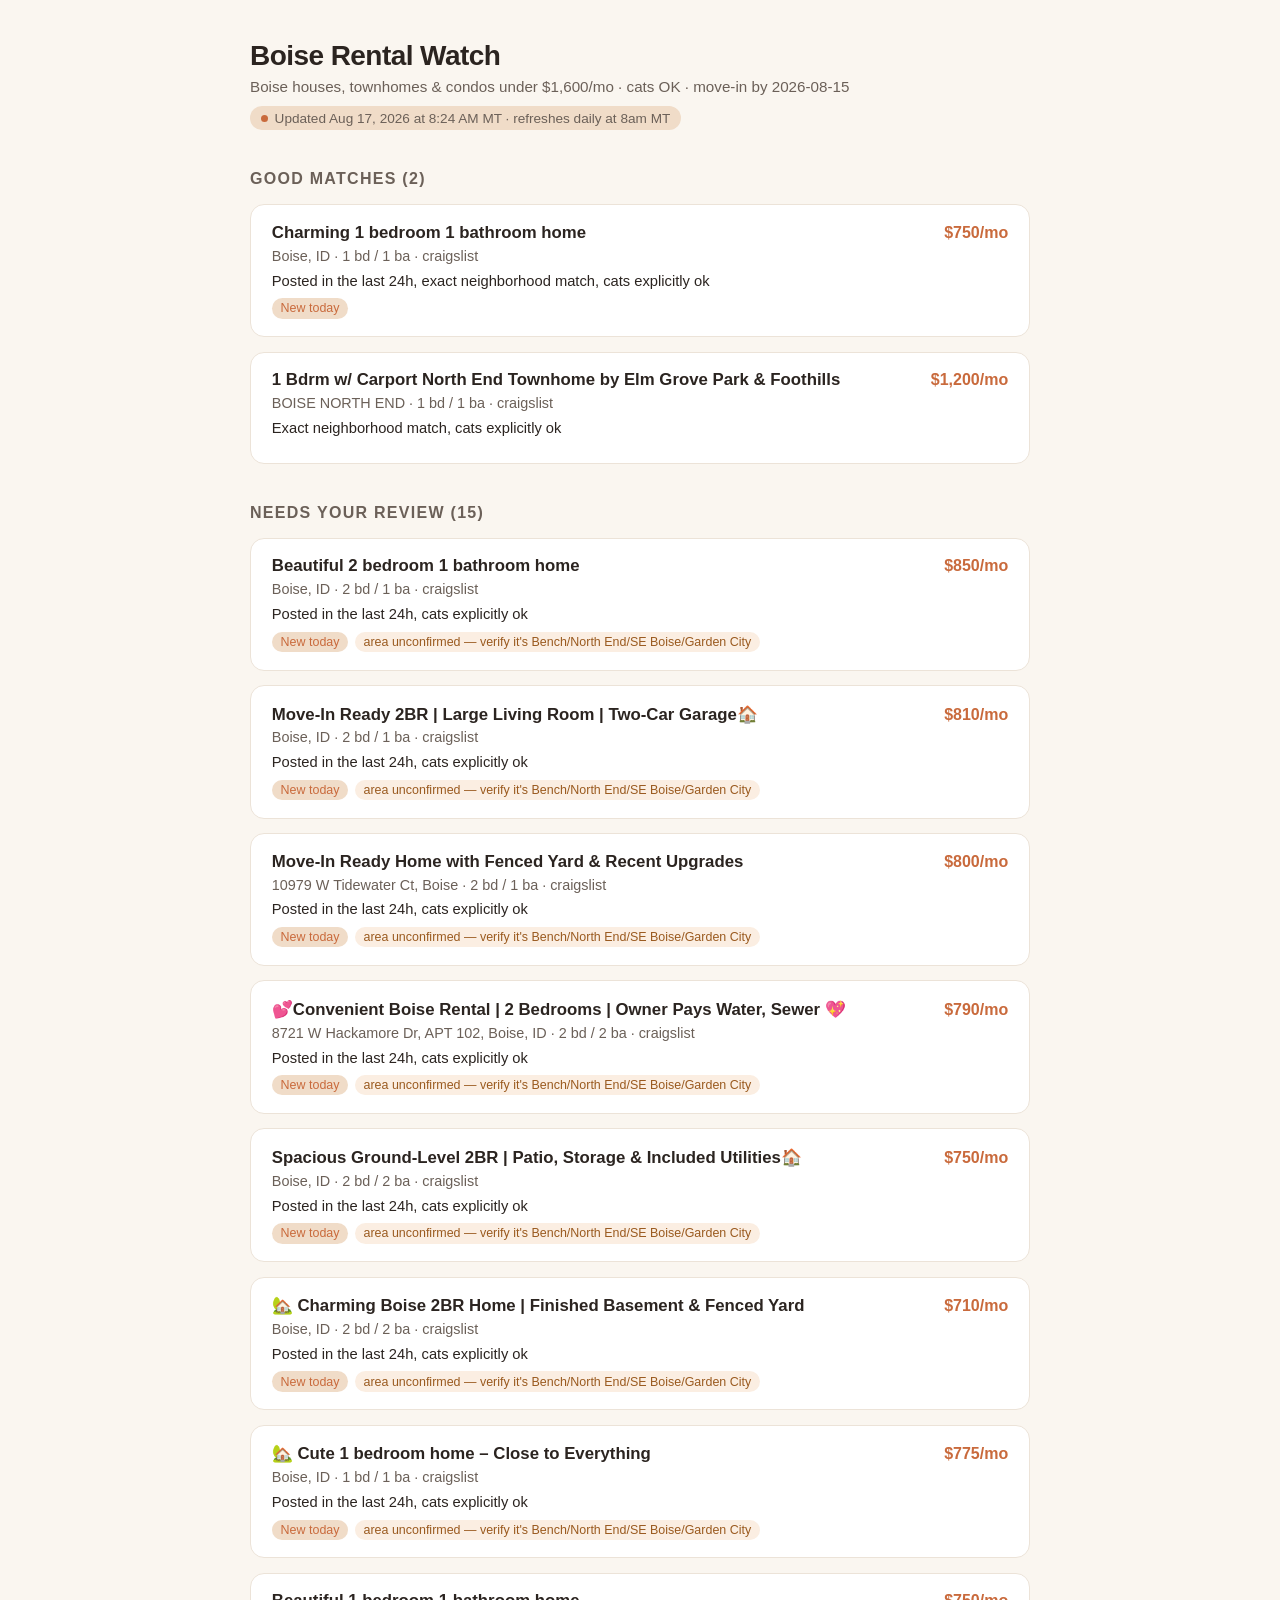
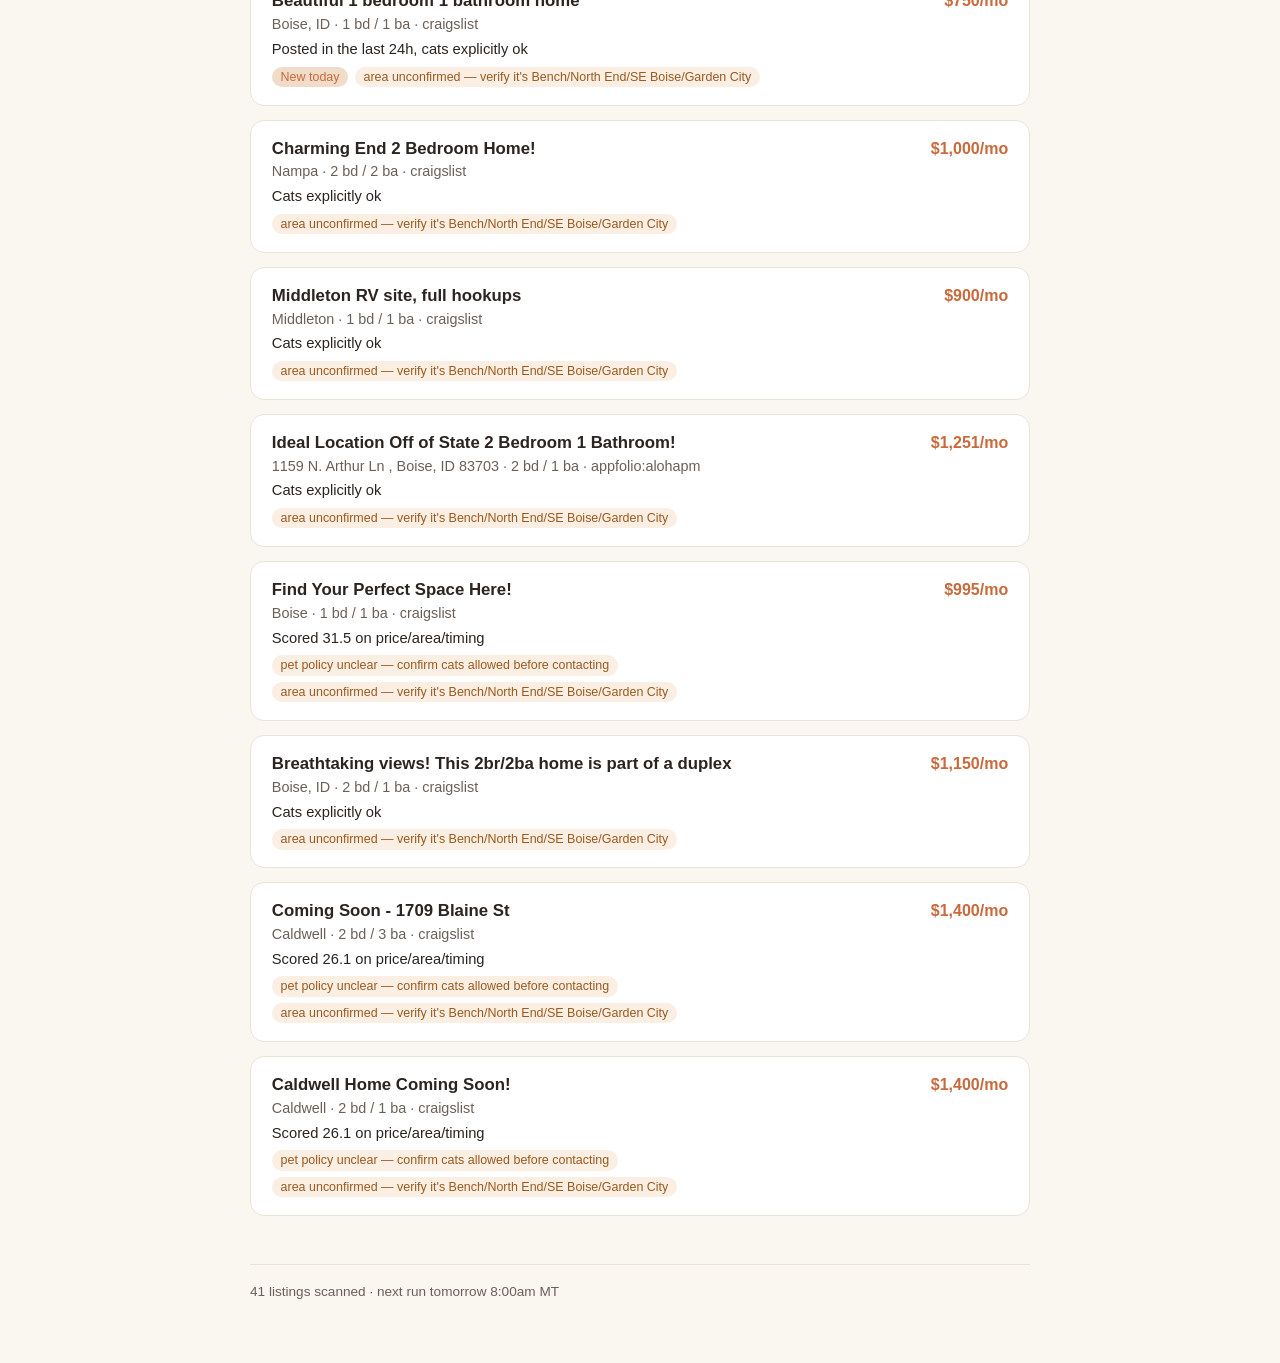
==== commit 56eac6ae: "Daily rental scan 2026-08-17" ====
--- a/docs/index.html
+++ b/docs/index.html
@@ -76,10 +76,20 @@
   <header>
     <h1>Boise Rental Watch</h1>
     <div class="subtitle">Boise houses, townhomes &amp; condos under $1,600/mo &middot; cats OK &middot; move-in by 2026-08-15</div>
-    <div class="updated-badge"><span class="dot"></span>Updated Aug 16, 2026 at 8:19 AM MT &middot; refreshes daily at 8am MT</div>
+    <div class="updated-badge"><span class="dot"></span>Updated Aug 17, 2026 at 8:24 AM MT &middot; refreshes daily at 8am MT</div>
   </header>
 
-  <h2>Good Matches (1)</h2>
+  <h2>Good Matches (2)</h2>
+    <div class="card">
+      <div class="card-top">
+        <div class="card-title"><a href="https://www.craigslist.org/view/d/boise-charming-bedroom-bathroom-home/dKZUJoKRgg35McvLdLWgef" target="_blank" rel="noopener">Charming 1 bedroom 1 bathroom home</a></div>
+        <div class="price">$750/mo</div>
+      </div>
+      <div class="meta">Boise, ID &middot; 1 bd / 1 ba &middot; craigslist</div>
+      <div class="why">Posted in the last 24h, exact neighborhood match, cats explicitly ok</div>
+      <div class="badges"><span class="badge">New today</span></div>
+    </div>
+    
     <div class="card">
       <div class="card-top">
         <div class="card-title"><a href="https://www.craigslist.org/view/d/boise-bdrm-carport-north-end-townhome/tJ5dAbqCXEp9YRDRfNVJZ1" target="_blank" rel="noopener">1 Bdrm w/ Carport North End Townhome by Elm Grove Park &amp; Foothills</a></div>
@@ -90,7 +100,87 @@
       <div class="badges"></div>
     </div>
     
-  <h2>Needs Your Review (9)</h2>
+  <h2>Needs Your Review (15)</h2>
+    <div class="card">
+      <div class="card-top">
+        <div class="card-title"><a href="https://www.craigslist.org/view/d/boise-beautiful-bedroom-bathroom-home/uuUj6qgk3WpAvZ3sTwxzRZ" target="_blank" rel="noopener">Beautiful 2 bedroom 1 bathroom home</a></div>
+        <div class="price">$850/mo</div>
+      </div>
+      <div class="meta">Boise, ID &middot; 2 bd / 1 ba &middot; craigslist</div>
+      <div class="why">Posted in the last 24h, cats explicitly ok</div>
+      <div class="badges"><span class="badge">New today</span><span class="badge warn">area unconfirmed — verify it&#x27;s Bench/North End/SE Boise/Garden City</span></div>
+    </div>
+    
+    <div class="card">
+      <div class="card-top">
+        <div class="card-title"><a href="https://www.craigslist.org/view/d/boise-move-in-ready-2br-large-living/jT6FpXxcDkzD4wxX6mHVKG" target="_blank" rel="noopener">Move-In Ready 2BR | Large Living Room | Two-Car Garage🏠</a></div>
+        <div class="price">$810/mo</div>
+      </div>
+      <div class="meta">Boise, ID &middot; 2 bd / 1 ba &middot; craigslist</div>
+      <div class="why">Posted in the last 24h, cats explicitly ok</div>
+      <div class="badges"><span class="badge">New today</span><span class="badge warn">area unconfirmed — verify it&#x27;s Bench/North End/SE Boise/Garden City</span></div>
+    </div>
+    
+    <div class="card">
+      <div class="card-top">
+        <div class="card-title"><a href="https://www.craigslist.org/view/d/boise-move-in-ready-home-with-fenced/aKnz54ahp9EWCBiCndBvGJ" target="_blank" rel="noopener">Move-In Ready Home with Fenced Yard &amp; Recent Upgrades</a></div>
+        <div class="price">$800/mo</div>
+      </div>
+      <div class="meta">10979 W Tidewater Ct, Boise &middot; 2 bd / 1 ba &middot; craigslist</div>
+      <div class="why">Posted in the last 24h, cats explicitly ok</div>
+      <div class="badges"><span class="badge">New today</span><span class="badge warn">area unconfirmed — verify it&#x27;s Bench/North End/SE Boise/Garden City</span></div>
+    </div>
+    
+    <div class="card">
+      <div class="card-top">
+        <div class="card-title"><a href="https://www.craigslist.org/view/d/boise-convenient-boise-rental-bedrooms/8jQpMoUmAUAKvQbEHwhGvK" target="_blank" rel="noopener">💕Convenient Boise Rental | 2 Bedrooms | Owner Pays Water, Sewer 💖</a></div>
+        <div class="price">$790/mo</div>
+      </div>
+      <div class="meta">8721 W Hackamore Dr, APT 102, Boise, ID &middot; 2 bd / 2 ba &middot; craigslist</div>
+      <div class="why">Posted in the last 24h, cats explicitly ok</div>
+      <div class="badges"><span class="badge">New today</span><span class="badge warn">area unconfirmed — verify it&#x27;s Bench/North End/SE Boise/Garden City</span></div>
+    </div>
+    
+    <div class="card">
+      <div class="card-top">
+        <div class="card-title"><a href="https://www.craigslist.org/view/d/boise-spacious-ground-level-2br-patio/pdzxPucVfVqffhe8pJHeq9" target="_blank" rel="noopener">Spacious Ground-Level 2BR | Patio, Storage &amp; Included Utilities🏠</a></div>
+        <div class="price">$750/mo</div>
+      </div>
+      <div class="meta">Boise, ID &middot; 2 bd / 2 ba &middot; craigslist</div>
+      <div class="why">Posted in the last 24h, cats explicitly ok</div>
+      <div class="badges"><span class="badge">New today</span><span class="badge warn">area unconfirmed — verify it&#x27;s Bench/North End/SE Boise/Garden City</span></div>
+    </div>
+    
+    <div class="card">
+      <div class="card-top">
+        <div class="card-title"><a href="https://www.craigslist.org/view/d/boise-charming-boise-2br-home-finished/2Z4WifyexZWJcvtRFTN2JW" target="_blank" rel="noopener">🏡 Charming Boise 2BR Home | Finished Basement &amp; Fenced Yard</a></div>
+        <div class="price">$710/mo</div>
+      </div>
+      <div class="meta">Boise, ID &middot; 2 bd / 2 ba &middot; craigslist</div>
+      <div class="why">Posted in the last 24h, cats explicitly ok</div>
+      <div class="badges"><span class="badge">New today</span><span class="badge warn">area unconfirmed — verify it&#x27;s Bench/North End/SE Boise/Garden City</span></div>
+    </div>
+    
+    <div class="card">
+      <div class="card-top">
+        <div class="card-title"><a href="https://www.craigslist.org/view/d/boise-cute-bedroom-home-close-to/oFCsaSUpKZpChVzBDZ1L5G" target="_blank" rel="noopener">🏡 Cute 1 bedroom home – Close to Everything</a></div>
+        <div class="price">$775/mo</div>
+      </div>
+      <div class="meta">Boise, ID &middot; 1 bd / 1 ba &middot; craigslist</div>
+      <div class="why">Posted in the last 24h, cats explicitly ok</div>
+      <div class="badges"><span class="badge">New today</span><span class="badge warn">area unconfirmed — verify it&#x27;s Bench/North End/SE Boise/Garden City</span></div>
+    </div>
+    
+    <div class="card">
+      <div class="card-top">
+        <div class="card-title"><a href="https://www.craigslist.org/view/d/boise-beautiful-bedroom-bathroom-home/s3nT6mwCBKniLzhRyxTsPq" target="_blank" rel="noopener">Beautiful 1 bedroom 1 bathroom home</a></div>
+        <div class="price">$750/mo</div>
+      </div>
+      <div class="meta">Boise, ID &middot; 1 bd / 1 ba &middot; craigslist</div>
+      <div class="why">Posted in the last 24h, cats explicitly ok</div>
+      <div class="badges"><span class="badge">New today</span><span class="badge warn">area unconfirmed — verify it&#x27;s Bench/North End/SE Boise/Garden City</span></div>
+    </div>
+    
     <div class="card">
       <div class="card-top">
         <div class="card-title"><a href="https://www.craigslist.org/view/d/nampa-charming-end-bedroom-home/n4fBQ7NbYew4PDXiRmJDHz" target="_blank" rel="noopener">Charming End 2 Bedroom Home!</a></div>
@@ -103,16 +193,6 @@
     
     <div class="card">
       <div class="card-top">
-        <div class="card-title"><a href="https://www.craigslist.org/view/d/boise-cozy-bedroom-bathroom-home/nEehKn6Z1AgusFXcfgRi68" target="_blank" rel="noopener">Cozy 1 bedroom 1 bathroom home</a></div>
-        <div class="price">$800/mo</div>
-      </div>
-      <div class="meta">930 W Sylvan St, Boise, ID &middot; 1 bd / 1 ba &middot; craigslist</div>
-      <div class="why">Cats explicitly ok</div>
-      <div class="badges"><span class="badge warn">area unconfirmed — verify it&#x27;s Bench/North End/SE Boise/Garden City</span></div>
-    </div>
-    
-    <div class="card">
-      <div class="card-top">
         <div class="card-title"><a href="https://www.craigslist.org/view/d/middleton-middleton-rv-site-full-hookups/inkFtMsQkytbeUQSiN5r4E" target="_blank" rel="noopener">Middleton RV site, full hookups</a></div>
         <div class="price">$900/mo</div>
       </div>
@@ -123,22 +203,22 @@
     
     <div class="card">
       <div class="card-top">
+        <div class="card-title"><a href="https://alohapm.appfolio.com/listings/detail/585a8fce-bd00-452f-a192-a07fd54679e2" target="_blank" rel="noopener">Ideal Location Off of State 2 Bedroom 1 Bathroom!</a></div>
+        <div class="price">$1,251/mo</div>
+      </div>
+      <div class="meta">1159 N. Arthur Ln , Boise, ID 83703 &middot; 2 bd / 1 ba &middot; appfolio:alohapm</div>
+      <div class="why">Cats explicitly ok</div>
+      <div class="badges"><span class="badge warn">area unconfirmed — verify it&#x27;s Bench/North End/SE Boise/Garden City</span></div>
+    </div>
+    
+    <div class="card">
+      <div class="card-top">
         <div class="card-title"><a href="https://www.craigslist.org/view/d/boise-find-your-perfect-space-here/xB6tnSbYh8A8hD4ahcPLB7" target="_blank" rel="noopener">Find Your Perfect Space Here!</a></div>
         <div class="price">$995/mo</div>
       </div>
       <div class="meta">Boise &middot; 1 bd / 1 ba &middot; craigslist</div>
-      <div class="why">Scored 34.5 on price/area/timing</div>
+      <div class="why">Scored 31.5 on price/area/timing</div>
       <div class="badges"><span class="badge warn">pet policy unclear — confirm cats allowed before contacting</span><span class="badge warn">area unconfirmed — verify it&#x27;s Bench/North End/SE Boise/Garden City</span></div>
-    </div>
-    
-    <div class="card">
-      <div class="card-top">
-        <div class="card-title"><a href="https://alohapm.appfolio.com/listings/detail/585a8fce-bd00-452f-a192-a07fd54679e2" target="_blank" rel="noopener">Ideal Location Off of State 2 Bedroom 1 Bathroom!</a></div>
-        <div class="price">$1,251/mo</div>
-      </div>
-      <div class="meta">1159 N. Arthur Ln , Boise, ID 83703 &middot; 2 bd / 1 ba &middot; appfolio:alohapm</div>
-      <div class="why">Cats explicitly ok</div>
-      <div class="badges"><span class="badge warn">area unconfirmed — verify it&#x27;s Bench/North End/SE Boise/Garden City</span></div>
     </div>
     
     <div class="card">
@@ -166,24 +246,14 @@
         <div class="card-title"><a href="https://www.craigslist.org/view/d/caldwell-caldwell-home-coming-soon/c9M48AXYeq9gtAYtfN2Gyr" target="_blank" rel="noopener">Caldwell Home Coming Soon!</a></div>
         <div class="price">$1,400/mo</div>
       </div>
-      <div class="meta">Caldwell &middot; 2 bd / 2 ba &middot; craigslist</div>
+      <div class="meta">Caldwell &middot; 2 bd / 1 ba &middot; craigslist</div>
       <div class="why">Scored 26.1 on price/area/timing</div>
       <div class="badges"><span class="badge warn">pet policy unclear — confirm cats allowed before contacting</span><span class="badge warn">area unconfirmed — verify it&#x27;s Bench/North End/SE Boise/Garden City</span></div>
     </div>
     
-    <div class="card">
-      <div class="card-top">
-        <div class="card-title"><a href="https://www.craigslist.org/view/d/boise-998-phillippi-st/gq27EQi1hvA1bo5hY6e3HK" target="_blank" rel="noopener">998 Phillippi St</a></div>
-        <div class="price">$1,295/mo</div>
-      </div>
-      <div class="meta">998 S Phillippi St &middot; 2 bd / 1 ba &middot; craigslist</div>
-      <div class="why">Scored 25.1 on price/area/timing</div>
-      <div class="badges"><span class="badge warn">pet policy unclear — confirm cats allowed before contacting</span><span class="badge warn">area unconfirmed — verify it&#x27;s Bench/North End/SE Boise/Garden City</span></div>
-    </div>
-    
 
   <footer>
-    34 listings scanned &middot; next run tomorrow 8:00am MT
+    41 listings scanned &middot; next run tomorrow 8:00am MT
   </footer>
 </div>
 </body>
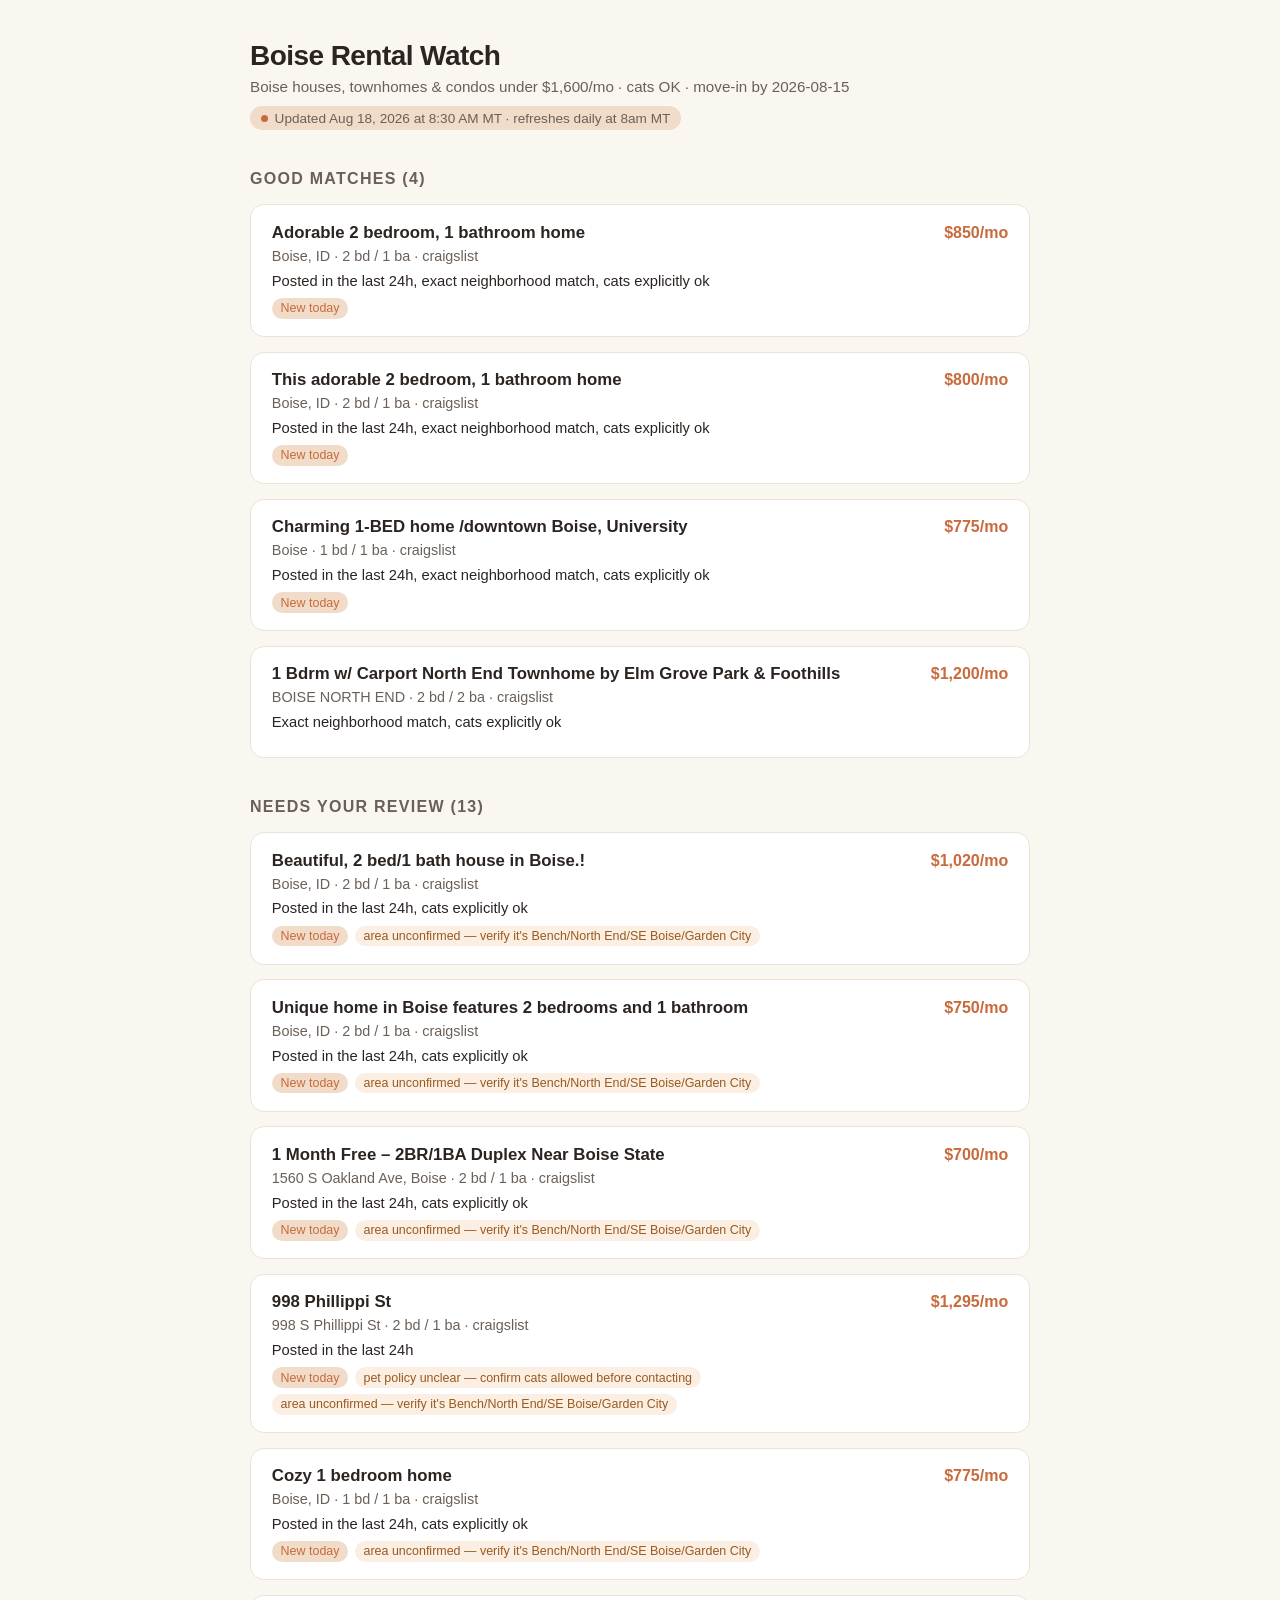
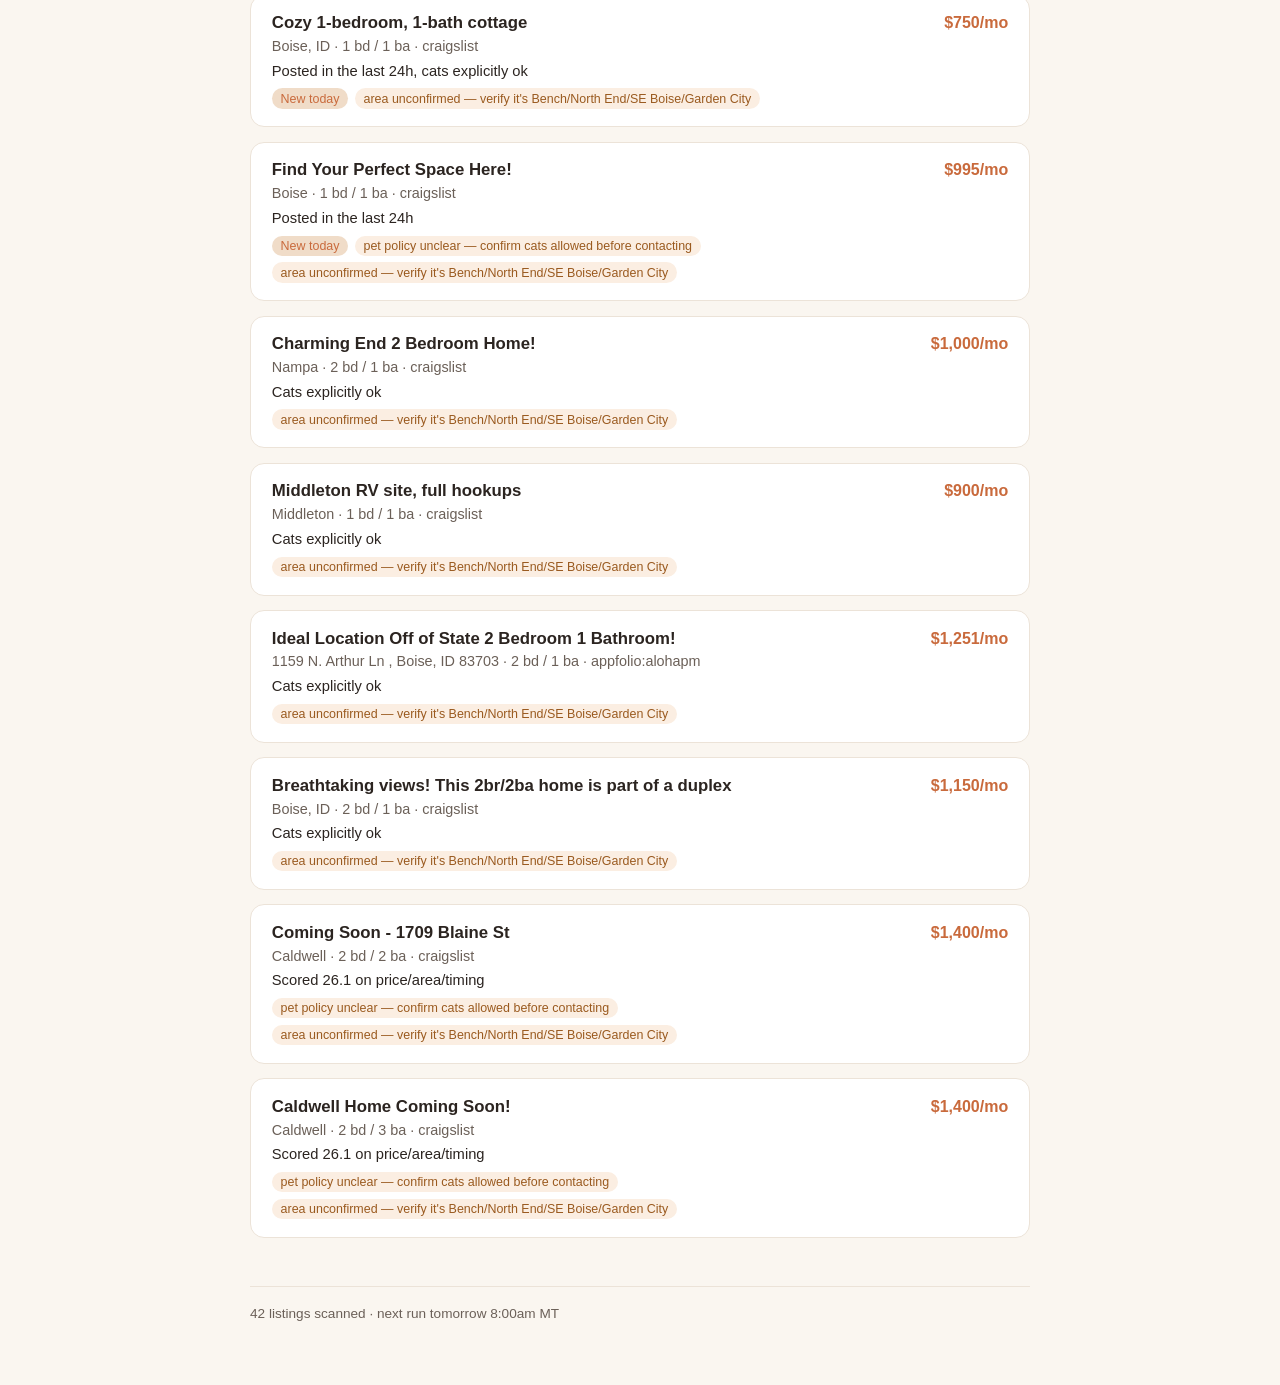
==== commit 4083f0d8: "Daily rental scan 2026-08-18" ====
--- a/docs/index.html
+++ b/docs/index.html
@@ -76,94 +76,94 @@
   <header>
     <h1>Boise Rental Watch</h1>
     <div class="subtitle">Boise houses, townhomes &amp; condos under $1,600/mo &middot; cats OK &middot; move-in by 2026-08-15</div>
-    <div class="updated-badge"><span class="dot"></span>Updated Aug 17, 2026 at 8:24 AM MT &middot; refreshes daily at 8am MT</div>
+    <div class="updated-badge"><span class="dot"></span>Updated Aug 18, 2026 at 8:30 AM MT &middot; refreshes daily at 8am MT</div>
   </header>
 
-  <h2>Good Matches (2)</h2>
-    <div class="card">
-      <div class="card-top">
-        <div class="card-title"><a href="https://www.craigslist.org/view/d/boise-charming-bedroom-bathroom-home/dKZUJoKRgg35McvLdLWgef" target="_blank" rel="noopener">Charming 1 bedroom 1 bathroom home</a></div>
-        <div class="price">$750/mo</div>
-      </div>
-      <div class="meta">Boise, ID &middot; 1 bd / 1 ba &middot; craigslist</div>
+  <h2>Good Matches (4)</h2>
+    <div class="card">
+      <div class="card-top">
+        <div class="card-title"><a href="https://www.craigslist.org/view/d/boise-adorable-bedroom-bathroom-home/3gaBd1yXFVGkUBDZJ9SsDG" target="_blank" rel="noopener">Adorable 2 bedroom, 1 bathroom home</a></div>
+        <div class="price">$850/mo</div>
+      </div>
+      <div class="meta">Boise, ID &middot; 2 bd / 1 ba &middot; craigslist</div>
       <div class="why">Posted in the last 24h, exact neighborhood match, cats explicitly ok</div>
       <div class="badges"><span class="badge">New today</span></div>
     </div>
     
     <div class="card">
       <div class="card-top">
+        <div class="card-title"><a href="https://www.craigslist.org/view/d/boise-this-adorable-bedroom-bathroom/xoGdLa7rbhd36peuv31mqc" target="_blank" rel="noopener">This adorable 2 bedroom, 1 bathroom home</a></div>
+        <div class="price">$800/mo</div>
+      </div>
+      <div class="meta">Boise, ID &middot; 2 bd / 1 ba &middot; craigslist</div>
+      <div class="why">Posted in the last 24h, exact neighborhood match, cats explicitly ok</div>
+      <div class="badges"><span class="badge">New today</span></div>
+    </div>
+    
+    <div class="card">
+      <div class="card-top">
+        <div class="card-title"><a href="https://www.craigslist.org/view/d/boise-charming-bed-home-downtown-boise/6vBBLgBFfi6SoPeSwNjGst" target="_blank" rel="noopener">Charming 1-BED home /downtown Boise, University</a></div>
+        <div class="price">$775/mo</div>
+      </div>
+      <div class="meta">Boise &middot; 1 bd / 1 ba &middot; craigslist</div>
+      <div class="why">Posted in the last 24h, exact neighborhood match, cats explicitly ok</div>
+      <div class="badges"><span class="badge">New today</span></div>
+    </div>
+    
+    <div class="card">
+      <div class="card-top">
         <div class="card-title"><a href="https://www.craigslist.org/view/d/boise-bdrm-carport-north-end-townhome/tJ5dAbqCXEp9YRDRfNVJZ1" target="_blank" rel="noopener">1 Bdrm w/ Carport North End Townhome by Elm Grove Park &amp; Foothills</a></div>
         <div class="price">$1,200/mo</div>
       </div>
-      <div class="meta">BOISE NORTH END &middot; 1 bd / 1 ba &middot; craigslist</div>
+      <div class="meta">BOISE NORTH END &middot; 2 bd / 2 ba &middot; craigslist</div>
       <div class="why">Exact neighborhood match, cats explicitly ok</div>
       <div class="badges"></div>
     </div>
     
-  <h2>Needs Your Review (15)</h2>
-    <div class="card">
-      <div class="card-top">
-        <div class="card-title"><a href="https://www.craigslist.org/view/d/boise-beautiful-bedroom-bathroom-home/uuUj6qgk3WpAvZ3sTwxzRZ" target="_blank" rel="noopener">Beautiful 2 bedroom 1 bathroom home</a></div>
-        <div class="price">$850/mo</div>
-      </div>
-      <div class="meta">Boise, ID &middot; 2 bd / 1 ba &middot; craigslist</div>
-      <div class="why">Posted in the last 24h, cats explicitly ok</div>
-      <div class="badges"><span class="badge">New today</span><span class="badge warn">area unconfirmed — verify it&#x27;s Bench/North End/SE Boise/Garden City</span></div>
-    </div>
-    
-    <div class="card">
-      <div class="card-top">
-        <div class="card-title"><a href="https://www.craigslist.org/view/d/boise-move-in-ready-2br-large-living/jT6FpXxcDkzD4wxX6mHVKG" target="_blank" rel="noopener">Move-In Ready 2BR | Large Living Room | Two-Car Garage🏠</a></div>
-        <div class="price">$810/mo</div>
-      </div>
-      <div class="meta">Boise, ID &middot; 2 bd / 1 ba &middot; craigslist</div>
-      <div class="why">Posted in the last 24h, cats explicitly ok</div>
-      <div class="badges"><span class="badge">New today</span><span class="badge warn">area unconfirmed — verify it&#x27;s Bench/North End/SE Boise/Garden City</span></div>
-    </div>
-    
-    <div class="card">
-      <div class="card-top">
-        <div class="card-title"><a href="https://www.craigslist.org/view/d/boise-move-in-ready-home-with-fenced/aKnz54ahp9EWCBiCndBvGJ" target="_blank" rel="noopener">Move-In Ready Home with Fenced Yard &amp; Recent Upgrades</a></div>
-        <div class="price">$800/mo</div>
-      </div>
-      <div class="meta">10979 W Tidewater Ct, Boise &middot; 2 bd / 1 ba &middot; craigslist</div>
-      <div class="why">Posted in the last 24h, cats explicitly ok</div>
-      <div class="badges"><span class="badge">New today</span><span class="badge warn">area unconfirmed — verify it&#x27;s Bench/North End/SE Boise/Garden City</span></div>
-    </div>
-    
-    <div class="card">
-      <div class="card-top">
-        <div class="card-title"><a href="https://www.craigslist.org/view/d/boise-convenient-boise-rental-bedrooms/8jQpMoUmAUAKvQbEHwhGvK" target="_blank" rel="noopener">💕Convenient Boise Rental | 2 Bedrooms | Owner Pays Water, Sewer 💖</a></div>
-        <div class="price">$790/mo</div>
-      </div>
-      <div class="meta">8721 W Hackamore Dr, APT 102, Boise, ID &middot; 2 bd / 2 ba &middot; craigslist</div>
-      <div class="why">Posted in the last 24h, cats explicitly ok</div>
-      <div class="badges"><span class="badge">New today</span><span class="badge warn">area unconfirmed — verify it&#x27;s Bench/North End/SE Boise/Garden City</span></div>
-    </div>
-    
-    <div class="card">
-      <div class="card-top">
-        <div class="card-title"><a href="https://www.craigslist.org/view/d/boise-spacious-ground-level-2br-patio/pdzxPucVfVqffhe8pJHeq9" target="_blank" rel="noopener">Spacious Ground-Level 2BR | Patio, Storage &amp; Included Utilities🏠</a></div>
+  <h2>Needs Your Review (13)</h2>
+    <div class="card">
+      <div class="card-top">
+        <div class="card-title"><a href="https://www.craigslist.org/view/d/boise-beautiful-bed-bath-house-in-boise/sK4JSfm7dRfmrBfc2cptgx" target="_blank" rel="noopener">Beautiful, 2 bed/1 bath house in Boise.!</a></div>
+        <div class="price">$1,020/mo</div>
+      </div>
+      <div class="meta">Boise, ID &middot; 2 bd / 1 ba &middot; craigslist</div>
+      <div class="why">Posted in the last 24h, cats explicitly ok</div>
+      <div class="badges"><span class="badge">New today</span><span class="badge warn">area unconfirmed — verify it&#x27;s Bench/North End/SE Boise/Garden City</span></div>
+    </div>
+    
+    <div class="card">
+      <div class="card-top">
+        <div class="card-title"><a href="https://www.craigslist.org/view/d/boise-unique-home-in-boise-features/agdn4L7jFU7EzwzDQFdr7a" target="_blank" rel="noopener">Unique home in Boise features 2 bedrooms and 1 bathroom</a></div>
         <div class="price">$750/mo</div>
       </div>
-      <div class="meta">Boise, ID &middot; 2 bd / 2 ba &middot; craigslist</div>
-      <div class="why">Posted in the last 24h, cats explicitly ok</div>
-      <div class="badges"><span class="badge">New today</span><span class="badge warn">area unconfirmed — verify it&#x27;s Bench/North End/SE Boise/Garden City</span></div>
-    </div>
-    
-    <div class="card">
-      <div class="card-top">
-        <div class="card-title"><a href="https://www.craigslist.org/view/d/boise-charming-boise-2br-home-finished/2Z4WifyexZWJcvtRFTN2JW" target="_blank" rel="noopener">🏡 Charming Boise 2BR Home | Finished Basement &amp; Fenced Yard</a></div>
-        <div class="price">$710/mo</div>
-      </div>
-      <div class="meta">Boise, ID &middot; 2 bd / 2 ba &middot; craigslist</div>
-      <div class="why">Posted in the last 24h, cats explicitly ok</div>
-      <div class="badges"><span class="badge">New today</span><span class="badge warn">area unconfirmed — verify it&#x27;s Bench/North End/SE Boise/Garden City</span></div>
-    </div>
-    
-    <div class="card">
-      <div class="card-top">
-        <div class="card-title"><a href="https://www.craigslist.org/view/d/boise-cute-bedroom-home-close-to/oFCsaSUpKZpChVzBDZ1L5G" target="_blank" rel="noopener">🏡 Cute 1 bedroom home – Close to Everything</a></div>
+      <div class="meta">Boise, ID &middot; 2 bd / 1 ba &middot; craigslist</div>
+      <div class="why">Posted in the last 24h, cats explicitly ok</div>
+      <div class="badges"><span class="badge">New today</span><span class="badge warn">area unconfirmed — verify it&#x27;s Bench/North End/SE Boise/Garden City</span></div>
+    </div>
+    
+    <div class="card">
+      <div class="card-top">
+        <div class="card-title"><a href="https://www.craigslist.org/view/d/boise-month-free-2br-1ba-duplex-near/tm4gSCDybJt2kyStN7PtUp" target="_blank" rel="noopener">1 Month Free – 2BR/1BA Duplex Near Boise State</a></div>
+        <div class="price">$700/mo</div>
+      </div>
+      <div class="meta">1560 S Oakland Ave, Boise &middot; 2 bd / 1 ba &middot; craigslist</div>
+      <div class="why">Posted in the last 24h, cats explicitly ok</div>
+      <div class="badges"><span class="badge">New today</span><span class="badge warn">area unconfirmed — verify it&#x27;s Bench/North End/SE Boise/Garden City</span></div>
+    </div>
+    
+    <div class="card">
+      <div class="card-top">
+        <div class="card-title"><a href="https://www.craigslist.org/view/d/boise-998-phillippi-st/vWgkYGPqryoBTUL57gSrcn" target="_blank" rel="noopener">998 Phillippi St</a></div>
+        <div class="price">$1,295/mo</div>
+      </div>
+      <div class="meta">998 S Phillippi St &middot; 2 bd / 1 ba &middot; craigslist</div>
+      <div class="why">Posted in the last 24h</div>
+      <div class="badges"><span class="badge">New today</span><span class="badge warn">pet policy unclear — confirm cats allowed before contacting</span><span class="badge warn">area unconfirmed — verify it&#x27;s Bench/North End/SE Boise/Garden City</span></div>
+    </div>
+    
+    <div class="card">
+      <div class="card-top">
+        <div class="card-title"><a href="https://www.craigslist.org/view/d/boise-cozy-bedroom-home/pdZ7L2xujo7jgtrep39bh2" target="_blank" rel="noopener">Cozy 1 bedroom home</a></div>
         <div class="price">$775/mo</div>
       </div>
       <div class="meta">Boise, ID &middot; 1 bd / 1 ba &middot; craigslist</div>
@@ -173,12 +173,22 @@
     
     <div class="card">
       <div class="card-top">
-        <div class="card-title"><a href="https://www.craigslist.org/view/d/boise-beautiful-bedroom-bathroom-home/s3nT6mwCBKniLzhRyxTsPq" target="_blank" rel="noopener">Beautiful 1 bedroom 1 bathroom home</a></div>
+        <div class="card-title"><a href="https://www.craigslist.org/view/d/boise-cozy-bedroom-bath-cottage/4uiafL92ymPvBK8ZTZ4BX6" target="_blank" rel="noopener">Cozy 1-bedroom, 1-bath cottage</a></div>
         <div class="price">$750/mo</div>
       </div>
       <div class="meta">Boise, ID &middot; 1 bd / 1 ba &middot; craigslist</div>
       <div class="why">Posted in the last 24h, cats explicitly ok</div>
       <div class="badges"><span class="badge">New today</span><span class="badge warn">area unconfirmed — verify it&#x27;s Bench/North End/SE Boise/Garden City</span></div>
+    </div>
+    
+    <div class="card">
+      <div class="card-top">
+        <div class="card-title"><a href="https://www.craigslist.org/view/d/boise-find-your-perfect-space-here/cXLHWGsc24wtQPMKVbwGLV" target="_blank" rel="noopener">Find Your Perfect Space Here!</a></div>
+        <div class="price">$995/mo</div>
+      </div>
+      <div class="meta">Boise &middot; 1 bd / 1 ba &middot; craigslist</div>
+      <div class="why">Posted in the last 24h</div>
+      <div class="badges"><span class="badge">New today</span><span class="badge warn">pet policy unclear — confirm cats allowed before contacting</span><span class="badge warn">area unconfirmed — verify it&#x27;s Bench/North End/SE Boise/Garden City</span></div>
     </div>
     
     <div class="card">
@@ -186,7 +196,7 @@
         <div class="card-title"><a href="https://www.craigslist.org/view/d/nampa-charming-end-bedroom-home/n4fBQ7NbYew4PDXiRmJDHz" target="_blank" rel="noopener">Charming End 2 Bedroom Home!</a></div>
         <div class="price">$1,000/mo</div>
       </div>
-      <div class="meta">Nampa &middot; 2 bd / 2 ba &middot; craigslist</div>
+      <div class="meta">Nampa &middot; 2 bd / 1 ba &middot; craigslist</div>
       <div class="why">Cats explicitly ok</div>
       <div class="badges"><span class="badge warn">area unconfirmed — verify it&#x27;s Bench/North End/SE Boise/Garden City</span></div>
     </div>
@@ -213,16 +223,6 @@
     
     <div class="card">
       <div class="card-top">
-        <div class="card-title"><a href="https://www.craigslist.org/view/d/boise-find-your-perfect-space-here/xB6tnSbYh8A8hD4ahcPLB7" target="_blank" rel="noopener">Find Your Perfect Space Here!</a></div>
-        <div class="price">$995/mo</div>
-      </div>
-      <div class="meta">Boise &middot; 1 bd / 1 ba &middot; craigslist</div>
-      <div class="why">Scored 31.5 on price/area/timing</div>
-      <div class="badges"><span class="badge warn">pet policy unclear — confirm cats allowed before contacting</span><span class="badge warn">area unconfirmed — verify it&#x27;s Bench/North End/SE Boise/Garden City</span></div>
-    </div>
-    
-    <div class="card">
-      <div class="card-top">
         <div class="card-title"><a href="https://www.craigslist.org/view/d/boise-breathtaking-views-this-2br-2ba/9punhDjRVs5qBu9ANwAsmU" target="_blank" rel="noopener">Breathtaking views! This 2br/2ba home is part of a duplex</a></div>
         <div class="price">$1,150/mo</div>
       </div>
@@ -234,6 +234,16 @@
     <div class="card">
       <div class="card-top">
         <div class="card-title"><a href="https://www.craigslist.org/view/d/caldwell-coming-soon-blaine-st/9ecfQxQV72W8E49arXCXFK" target="_blank" rel="noopener">Coming Soon - 1709 Blaine St</a></div>
+        <div class="price">$1,400/mo</div>
+      </div>
+      <div class="meta">Caldwell &middot; 2 bd / 2 ba &middot; craigslist</div>
+      <div class="why">Scored 26.1 on price/area/timing</div>
+      <div class="badges"><span class="badge warn">pet policy unclear — confirm cats allowed before contacting</span><span class="badge warn">area unconfirmed — verify it&#x27;s Bench/North End/SE Boise/Garden City</span></div>
+    </div>
+    
+    <div class="card">
+      <div class="card-top">
+        <div class="card-title"><a href="https://www.craigslist.org/view/d/caldwell-caldwell-home-coming-soon/c9M48AXYeq9gtAYtfN2Gyr" target="_blank" rel="noopener">Caldwell Home Coming Soon!</a></div>
         <div class="price">$1,400/mo</div>
       </div>
       <div class="meta">Caldwell &middot; 2 bd / 3 ba &middot; craigslist</div>
@@ -241,19 +251,9 @@
       <div class="badges"><span class="badge warn">pet policy unclear — confirm cats allowed before contacting</span><span class="badge warn">area unconfirmed — verify it&#x27;s Bench/North End/SE Boise/Garden City</span></div>
     </div>
     
-    <div class="card">
-      <div class="card-top">
-        <div class="card-title"><a href="https://www.craigslist.org/view/d/caldwell-caldwell-home-coming-soon/c9M48AXYeq9gtAYtfN2Gyr" target="_blank" rel="noopener">Caldwell Home Coming Soon!</a></div>
-        <div class="price">$1,400/mo</div>
-      </div>
-      <div class="meta">Caldwell &middot; 2 bd / 1 ba &middot; craigslist</div>
-      <div class="why">Scored 26.1 on price/area/timing</div>
-      <div class="badges"><span class="badge warn">pet policy unclear — confirm cats allowed before contacting</span><span class="badge warn">area unconfirmed — verify it&#x27;s Bench/North End/SE Boise/Garden City</span></div>
-    </div>
-    
 
   <footer>
-    41 listings scanned &middot; next run tomorrow 8:00am MT
+    42 listings scanned &middot; next run tomorrow 8:00am MT
   </footer>
 </div>
 </body>
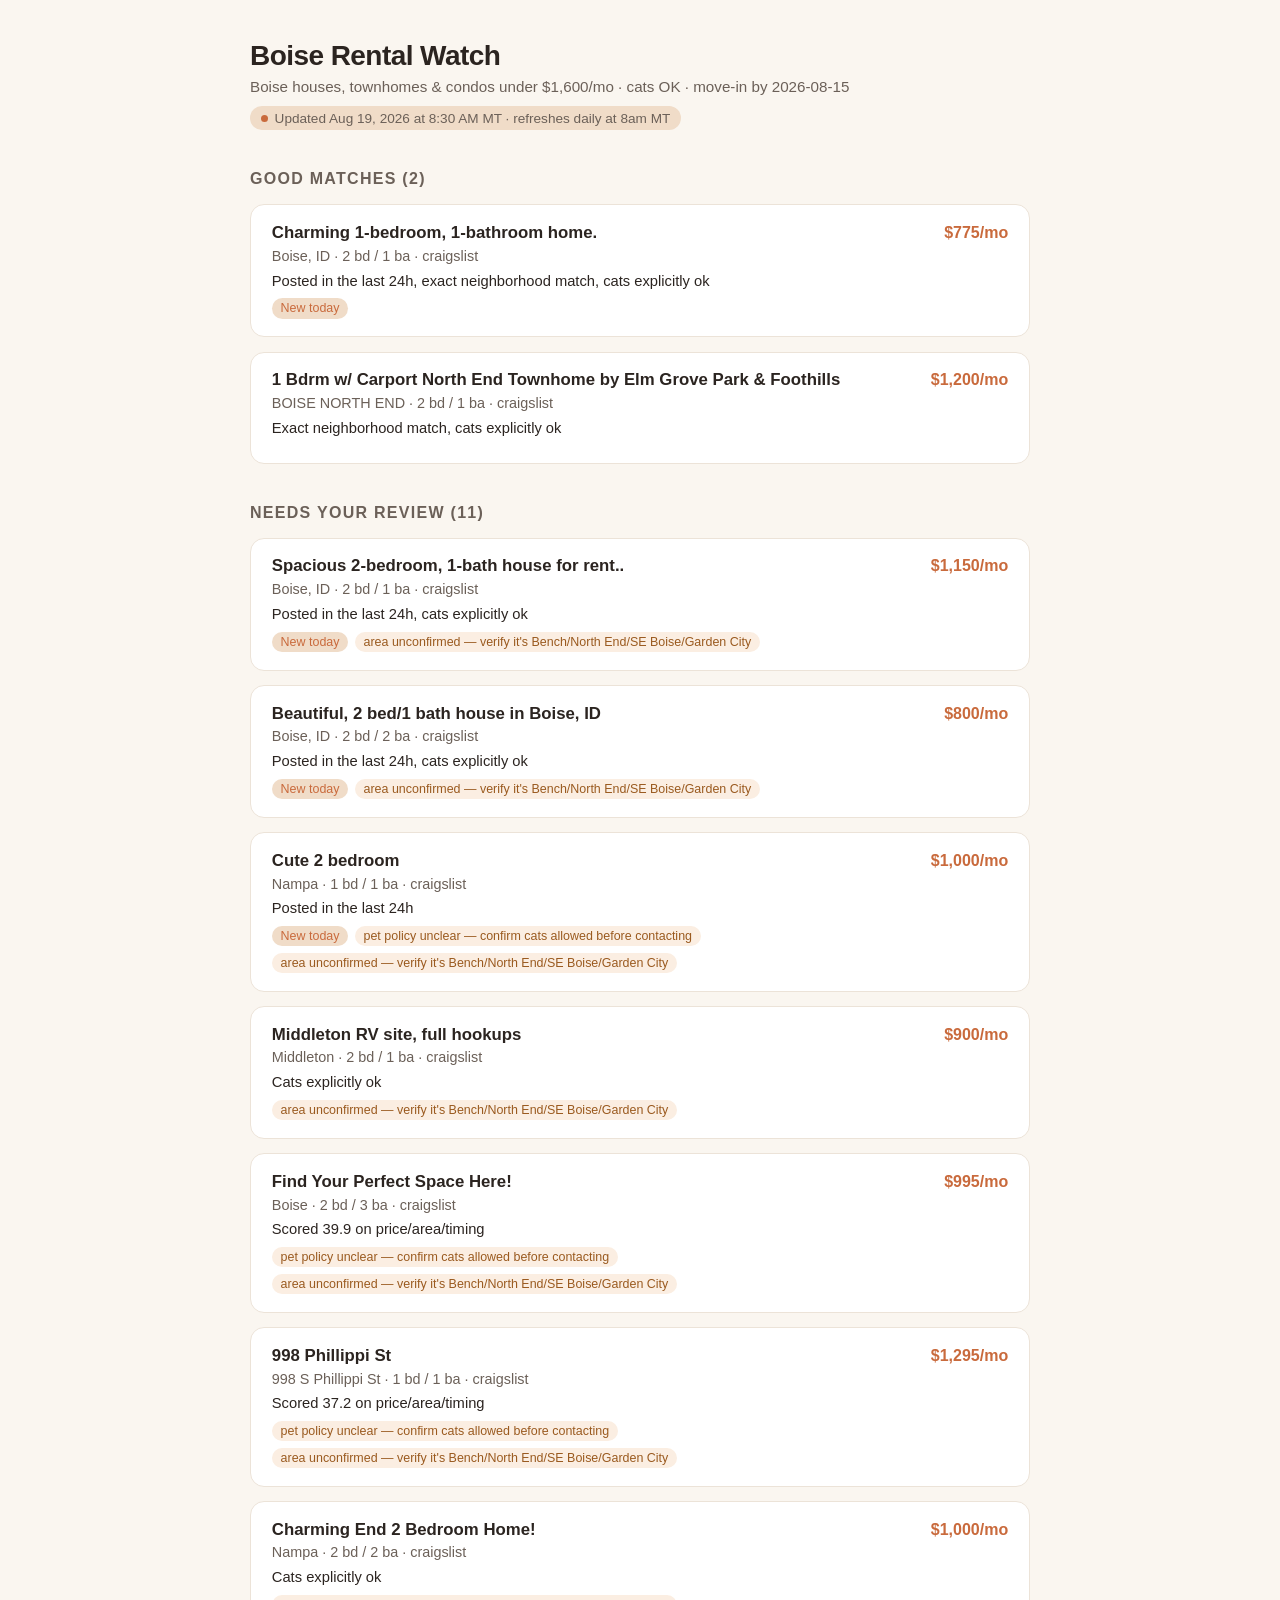
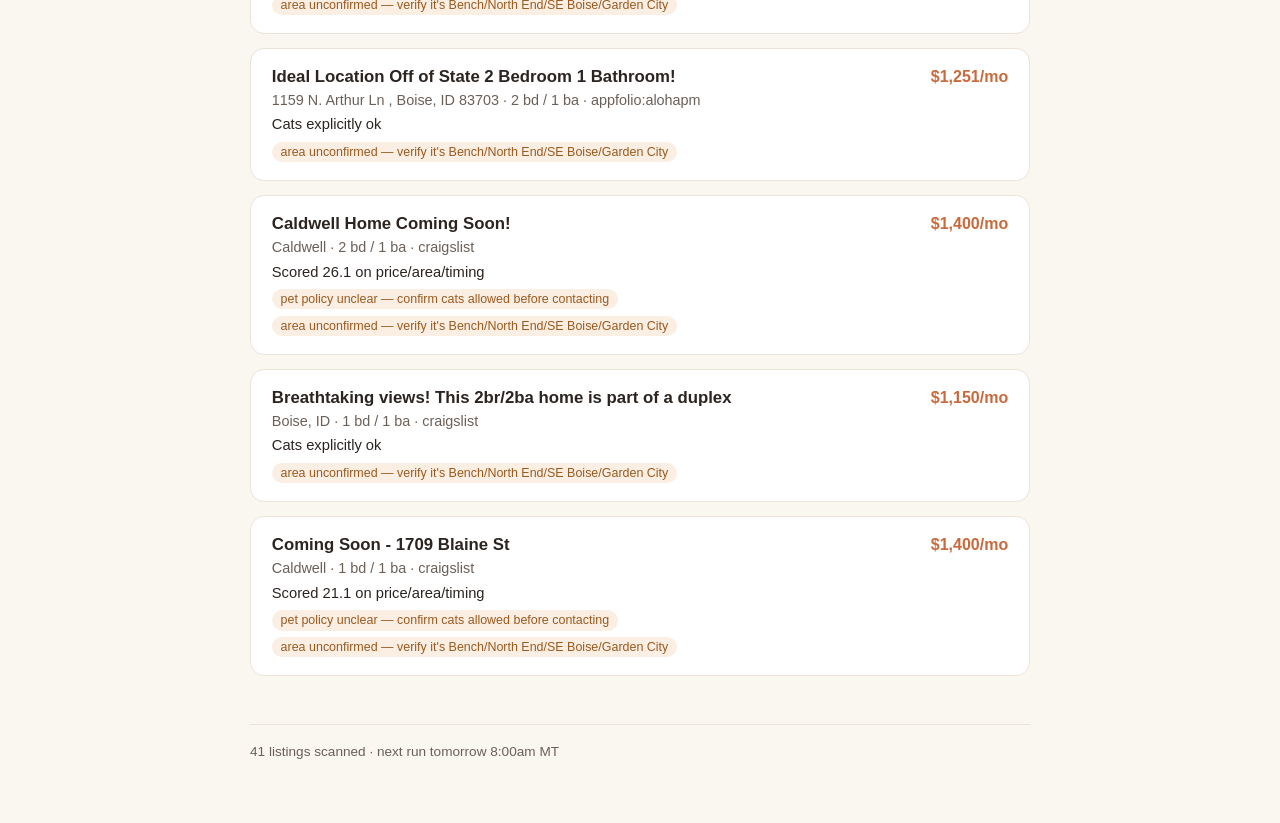
==== commit 19efa683: "Daily rental scan 2026-08-19" ====
--- a/docs/index.html
+++ b/docs/index.html
@@ -76,14 +76,14 @@
   <header>
     <h1>Boise Rental Watch</h1>
     <div class="subtitle">Boise houses, townhomes &amp; condos under $1,600/mo &middot; cats OK &middot; move-in by 2026-08-15</div>
-    <div class="updated-badge"><span class="dot"></span>Updated Aug 18, 2026 at 8:30 AM MT &middot; refreshes daily at 8am MT</div>
+    <div class="updated-badge"><span class="dot"></span>Updated Aug 19, 2026 at 8:30 AM MT &middot; refreshes daily at 8am MT</div>
   </header>
 
-  <h2>Good Matches (4)</h2>
-    <div class="card">
-      <div class="card-top">
-        <div class="card-title"><a href="https://www.craigslist.org/view/d/boise-adorable-bedroom-bathroom-home/3gaBd1yXFVGkUBDZJ9SsDG" target="_blank" rel="noopener">Adorable 2 bedroom, 1 bathroom home</a></div>
-        <div class="price">$850/mo</div>
+  <h2>Good Matches (2)</h2>
+    <div class="card">
+      <div class="card-top">
+        <div class="card-title"><a href="https://www.craigslist.org/view/d/boise-charming-bedroom-bathroom-home/827JfK8fxhhUqB5eDDQcgH" target="_blank" rel="noopener">Charming 1-bedroom, 1-bathroom home.</a></div>
+        <div class="price">$775/mo</div>
       </div>
       <div class="meta">Boise, ID &middot; 2 bd / 1 ba &middot; craigslist</div>
       <div class="why">Posted in the last 24h, exact neighborhood match, cats explicitly ok</div>
@@ -92,39 +92,19 @@
     
     <div class="card">
       <div class="card-top">
-        <div class="card-title"><a href="https://www.craigslist.org/view/d/boise-this-adorable-bedroom-bathroom/xoGdLa7rbhd36peuv31mqc" target="_blank" rel="noopener">This adorable 2 bedroom, 1 bathroom home</a></div>
-        <div class="price">$800/mo</div>
-      </div>
-      <div class="meta">Boise, ID &middot; 2 bd / 1 ba &middot; craigslist</div>
-      <div class="why">Posted in the last 24h, exact neighborhood match, cats explicitly ok</div>
-      <div class="badges"><span class="badge">New today</span></div>
-    </div>
-    
-    <div class="card">
-      <div class="card-top">
-        <div class="card-title"><a href="https://www.craigslist.org/view/d/boise-charming-bed-home-downtown-boise/6vBBLgBFfi6SoPeSwNjGst" target="_blank" rel="noopener">Charming 1-BED home /downtown Boise, University</a></div>
-        <div class="price">$775/mo</div>
-      </div>
-      <div class="meta">Boise &middot; 1 bd / 1 ba &middot; craigslist</div>
-      <div class="why">Posted in the last 24h, exact neighborhood match, cats explicitly ok</div>
-      <div class="badges"><span class="badge">New today</span></div>
-    </div>
-    
-    <div class="card">
-      <div class="card-top">
         <div class="card-title"><a href="https://www.craigslist.org/view/d/boise-bdrm-carport-north-end-townhome/tJ5dAbqCXEp9YRDRfNVJZ1" target="_blank" rel="noopener">1 Bdrm w/ Carport North End Townhome by Elm Grove Park &amp; Foothills</a></div>
         <div class="price">$1,200/mo</div>
       </div>
-      <div class="meta">BOISE NORTH END &middot; 2 bd / 2 ba &middot; craigslist</div>
+      <div class="meta">BOISE NORTH END &middot; 2 bd / 1 ba &middot; craigslist</div>
       <div class="why">Exact neighborhood match, cats explicitly ok</div>
       <div class="badges"></div>
     </div>
     
-  <h2>Needs Your Review (13)</h2>
-    <div class="card">
-      <div class="card-top">
-        <div class="card-title"><a href="https://www.craigslist.org/view/d/boise-beautiful-bed-bath-house-in-boise/sK4JSfm7dRfmrBfc2cptgx" target="_blank" rel="noopener">Beautiful, 2 bed/1 bath house in Boise.!</a></div>
-        <div class="price">$1,020/mo</div>
+  <h2>Needs Your Review (11)</h2>
+    <div class="card">
+      <div class="card-top">
+        <div class="card-title"><a href="https://www.craigslist.org/view/d/boise-spacious-bedroom-bath-house-for/b1VLB8VNP1cjkC9cfF2s9D" target="_blank" rel="noopener">Spacious 2-bedroom, 1-bath house for rent..</a></div>
+        <div class="price">$1,150/mo</div>
       </div>
       <div class="meta">Boise, ID &middot; 2 bd / 1 ba &middot; craigslist</div>
       <div class="why">Posted in the last 24h, cats explicitly ok</div>
@@ -133,22 +113,42 @@
     
     <div class="card">
       <div class="card-top">
-        <div class="card-title"><a href="https://www.craigslist.org/view/d/boise-unique-home-in-boise-features/agdn4L7jFU7EzwzDQFdr7a" target="_blank" rel="noopener">Unique home in Boise features 2 bedrooms and 1 bathroom</a></div>
-        <div class="price">$750/mo</div>
-      </div>
-      <div class="meta">Boise, ID &middot; 2 bd / 1 ba &middot; craigslist</div>
+        <div class="card-title"><a href="https://www.craigslist.org/view/d/boise-beautiful-bed-bath-house-in-boise/eU1bVyySd3Zoj7FY5p2rjr" target="_blank" rel="noopener">Beautiful, 2 bed/1 bath house in Boise, ID</a></div>
+        <div class="price">$800/mo</div>
+      </div>
+      <div class="meta">Boise, ID &middot; 2 bd / 2 ba &middot; craigslist</div>
       <div class="why">Posted in the last 24h, cats explicitly ok</div>
       <div class="badges"><span class="badge">New today</span><span class="badge warn">area unconfirmed — verify it&#x27;s Bench/North End/SE Boise/Garden City</span></div>
     </div>
     
     <div class="card">
       <div class="card-top">
-        <div class="card-title"><a href="https://www.craigslist.org/view/d/boise-month-free-2br-1ba-duplex-near/tm4gSCDybJt2kyStN7PtUp" target="_blank" rel="noopener">1 Month Free – 2BR/1BA Duplex Near Boise State</a></div>
-        <div class="price">$700/mo</div>
-      </div>
-      <div class="meta">1560 S Oakland Ave, Boise &middot; 2 bd / 1 ba &middot; craigslist</div>
-      <div class="why">Posted in the last 24h, cats explicitly ok</div>
-      <div class="badges"><span class="badge">New today</span><span class="badge warn">area unconfirmed — verify it&#x27;s Bench/North End/SE Boise/Garden City</span></div>
+        <div class="card-title"><a href="https://www.craigslist.org/view/d/nampa-cute-bedroom/qWA8AG2XZoN2qGouZoRGKS" target="_blank" rel="noopener">Cute 2 bedroom</a></div>
+        <div class="price">$1,000/mo</div>
+      </div>
+      <div class="meta">Nampa &middot; 1 bd / 1 ba &middot; craigslist</div>
+      <div class="why">Posted in the last 24h</div>
+      <div class="badges"><span class="badge">New today</span><span class="badge warn">pet policy unclear — confirm cats allowed before contacting</span><span class="badge warn">area unconfirmed — verify it&#x27;s Bench/North End/SE Boise/Garden City</span></div>
+    </div>
+    
+    <div class="card">
+      <div class="card-top">
+        <div class="card-title"><a href="https://www.craigslist.org/view/d/middleton-middleton-rv-site-full-hookups/inkFtMsQkytbeUQSiN5r4E" target="_blank" rel="noopener">Middleton RV site, full hookups</a></div>
+        <div class="price">$900/mo</div>
+      </div>
+      <div class="meta">Middleton &middot; 2 bd / 1 ba &middot; craigslist</div>
+      <div class="why">Cats explicitly ok</div>
+      <div class="badges"><span class="badge warn">area unconfirmed — verify it&#x27;s Bench/North End/SE Boise/Garden City</span></div>
+    </div>
+    
+    <div class="card">
+      <div class="card-top">
+        <div class="card-title"><a href="https://www.craigslist.org/view/d/boise-find-your-perfect-space-here/cXLHWGsc24wtQPMKVbwGLV" target="_blank" rel="noopener">Find Your Perfect Space Here!</a></div>
+        <div class="price">$995/mo</div>
+      </div>
+      <div class="meta">Boise &middot; 2 bd / 3 ba &middot; craigslist</div>
+      <div class="why">Scored 39.9 on price/area/timing</div>
+      <div class="badges"><span class="badge warn">pet policy unclear — confirm cats allowed before contacting</span><span class="badge warn">area unconfirmed — verify it&#x27;s Bench/North End/SE Boise/Garden City</span></div>
     </div>
     
     <div class="card">
@@ -156,39 +156,9 @@
         <div class="card-title"><a href="https://www.craigslist.org/view/d/boise-998-phillippi-st/vWgkYGPqryoBTUL57gSrcn" target="_blank" rel="noopener">998 Phillippi St</a></div>
         <div class="price">$1,295/mo</div>
       </div>
-      <div class="meta">998 S Phillippi St &middot; 2 bd / 1 ba &middot; craigslist</div>
-      <div class="why">Posted in the last 24h</div>
-      <div class="badges"><span class="badge">New today</span><span class="badge warn">pet policy unclear — confirm cats allowed before contacting</span><span class="badge warn">area unconfirmed — verify it&#x27;s Bench/North End/SE Boise/Garden City</span></div>
-    </div>
-    
-    <div class="card">
-      <div class="card-top">
-        <div class="card-title"><a href="https://www.craigslist.org/view/d/boise-cozy-bedroom-home/pdZ7L2xujo7jgtrep39bh2" target="_blank" rel="noopener">Cozy 1 bedroom home</a></div>
-        <div class="price">$775/mo</div>
-      </div>
-      <div class="meta">Boise, ID &middot; 1 bd / 1 ba &middot; craigslist</div>
-      <div class="why">Posted in the last 24h, cats explicitly ok</div>
-      <div class="badges"><span class="badge">New today</span><span class="badge warn">area unconfirmed — verify it&#x27;s Bench/North End/SE Boise/Garden City</span></div>
-    </div>
-    
-    <div class="card">
-      <div class="card-top">
-        <div class="card-title"><a href="https://www.craigslist.org/view/d/boise-cozy-bedroom-bath-cottage/4uiafL92ymPvBK8ZTZ4BX6" target="_blank" rel="noopener">Cozy 1-bedroom, 1-bath cottage</a></div>
-        <div class="price">$750/mo</div>
-      </div>
-      <div class="meta">Boise, ID &middot; 1 bd / 1 ba &middot; craigslist</div>
-      <div class="why">Posted in the last 24h, cats explicitly ok</div>
-      <div class="badges"><span class="badge">New today</span><span class="badge warn">area unconfirmed — verify it&#x27;s Bench/North End/SE Boise/Garden City</span></div>
-    </div>
-    
-    <div class="card">
-      <div class="card-top">
-        <div class="card-title"><a href="https://www.craigslist.org/view/d/boise-find-your-perfect-space-here/cXLHWGsc24wtQPMKVbwGLV" target="_blank" rel="noopener">Find Your Perfect Space Here!</a></div>
-        <div class="price">$995/mo</div>
-      </div>
-      <div class="meta">Boise &middot; 1 bd / 1 ba &middot; craigslist</div>
-      <div class="why">Posted in the last 24h</div>
-      <div class="badges"><span class="badge">New today</span><span class="badge warn">pet policy unclear — confirm cats allowed before contacting</span><span class="badge warn">area unconfirmed — verify it&#x27;s Bench/North End/SE Boise/Garden City</span></div>
+      <div class="meta">998 S Phillippi St &middot; 1 bd / 1 ba &middot; craigslist</div>
+      <div class="why">Scored 37.2 on price/area/timing</div>
+      <div class="badges"><span class="badge warn">pet policy unclear — confirm cats allowed before contacting</span><span class="badge warn">area unconfirmed — verify it&#x27;s Bench/North End/SE Boise/Garden City</span></div>
     </div>
     
     <div class="card">
@@ -196,17 +166,7 @@
         <div class="card-title"><a href="https://www.craigslist.org/view/d/nampa-charming-end-bedroom-home/n4fBQ7NbYew4PDXiRmJDHz" target="_blank" rel="noopener">Charming End 2 Bedroom Home!</a></div>
         <div class="price">$1,000/mo</div>
       </div>
-      <div class="meta">Nampa &middot; 2 bd / 1 ba &middot; craigslist</div>
-      <div class="why">Cats explicitly ok</div>
-      <div class="badges"><span class="badge warn">area unconfirmed — verify it&#x27;s Bench/North End/SE Boise/Garden City</span></div>
-    </div>
-    
-    <div class="card">
-      <div class="card-top">
-        <div class="card-title"><a href="https://www.craigslist.org/view/d/middleton-middleton-rv-site-full-hookups/inkFtMsQkytbeUQSiN5r4E" target="_blank" rel="noopener">Middleton RV site, full hookups</a></div>
-        <div class="price">$900/mo</div>
-      </div>
-      <div class="meta">Middleton &middot; 1 bd / 1 ba &middot; craigslist</div>
+      <div class="meta">Nampa &middot; 2 bd / 2 ba &middot; craigslist</div>
       <div class="why">Cats explicitly ok</div>
       <div class="badges"><span class="badge warn">area unconfirmed — verify it&#x27;s Bench/North End/SE Boise/Garden City</span></div>
     </div>
@@ -223,10 +183,20 @@
     
     <div class="card">
       <div class="card-top">
+        <div class="card-title"><a href="https://www.craigslist.org/view/d/caldwell-caldwell-home-coming-soon/c9M48AXYeq9gtAYtfN2Gyr" target="_blank" rel="noopener">Caldwell Home Coming Soon!</a></div>
+        <div class="price">$1,400/mo</div>
+      </div>
+      <div class="meta">Caldwell &middot; 2 bd / 1 ba &middot; craigslist</div>
+      <div class="why">Scored 26.1 on price/area/timing</div>
+      <div class="badges"><span class="badge warn">pet policy unclear — confirm cats allowed before contacting</span><span class="badge warn">area unconfirmed — verify it&#x27;s Bench/North End/SE Boise/Garden City</span></div>
+    </div>
+    
+    <div class="card">
+      <div class="card-top">
         <div class="card-title"><a href="https://www.craigslist.org/view/d/boise-breathtaking-views-this-2br-2ba/9punhDjRVs5qBu9ANwAsmU" target="_blank" rel="noopener">Breathtaking views! This 2br/2ba home is part of a duplex</a></div>
         <div class="price">$1,150/mo</div>
       </div>
-      <div class="meta">Boise, ID &middot; 2 bd / 1 ba &middot; craigslist</div>
+      <div class="meta">Boise, ID &middot; 1 bd / 1 ba &middot; craigslist</div>
       <div class="why">Cats explicitly ok</div>
       <div class="badges"><span class="badge warn">area unconfirmed — verify it&#x27;s Bench/North End/SE Boise/Garden City</span></div>
     </div>
@@ -236,24 +206,14 @@
         <div class="card-title"><a href="https://www.craigslist.org/view/d/caldwell-coming-soon-blaine-st/9ecfQxQV72W8E49arXCXFK" target="_blank" rel="noopener">Coming Soon - 1709 Blaine St</a></div>
         <div class="price">$1,400/mo</div>
       </div>
-      <div class="meta">Caldwell &middot; 2 bd / 2 ba &middot; craigslist</div>
-      <div class="why">Scored 26.1 on price/area/timing</div>
-      <div class="badges"><span class="badge warn">pet policy unclear — confirm cats allowed before contacting</span><span class="badge warn">area unconfirmed — verify it&#x27;s Bench/North End/SE Boise/Garden City</span></div>
-    </div>
-    
-    <div class="card">
-      <div class="card-top">
-        <div class="card-title"><a href="https://www.craigslist.org/view/d/caldwell-caldwell-home-coming-soon/c9M48AXYeq9gtAYtfN2Gyr" target="_blank" rel="noopener">Caldwell Home Coming Soon!</a></div>
-        <div class="price">$1,400/mo</div>
-      </div>
-      <div class="meta">Caldwell &middot; 2 bd / 3 ba &middot; craigslist</div>
-      <div class="why">Scored 26.1 on price/area/timing</div>
+      <div class="meta">Caldwell &middot; 1 bd / 1 ba &middot; craigslist</div>
+      <div class="why">Scored 21.1 on price/area/timing</div>
       <div class="badges"><span class="badge warn">pet policy unclear — confirm cats allowed before contacting</span><span class="badge warn">area unconfirmed — verify it&#x27;s Bench/North End/SE Boise/Garden City</span></div>
     </div>
     
 
   <footer>
-    42 listings scanned &middot; next run tomorrow 8:00am MT
+    41 listings scanned &middot; next run tomorrow 8:00am MT
   </footer>
 </div>
 </body>
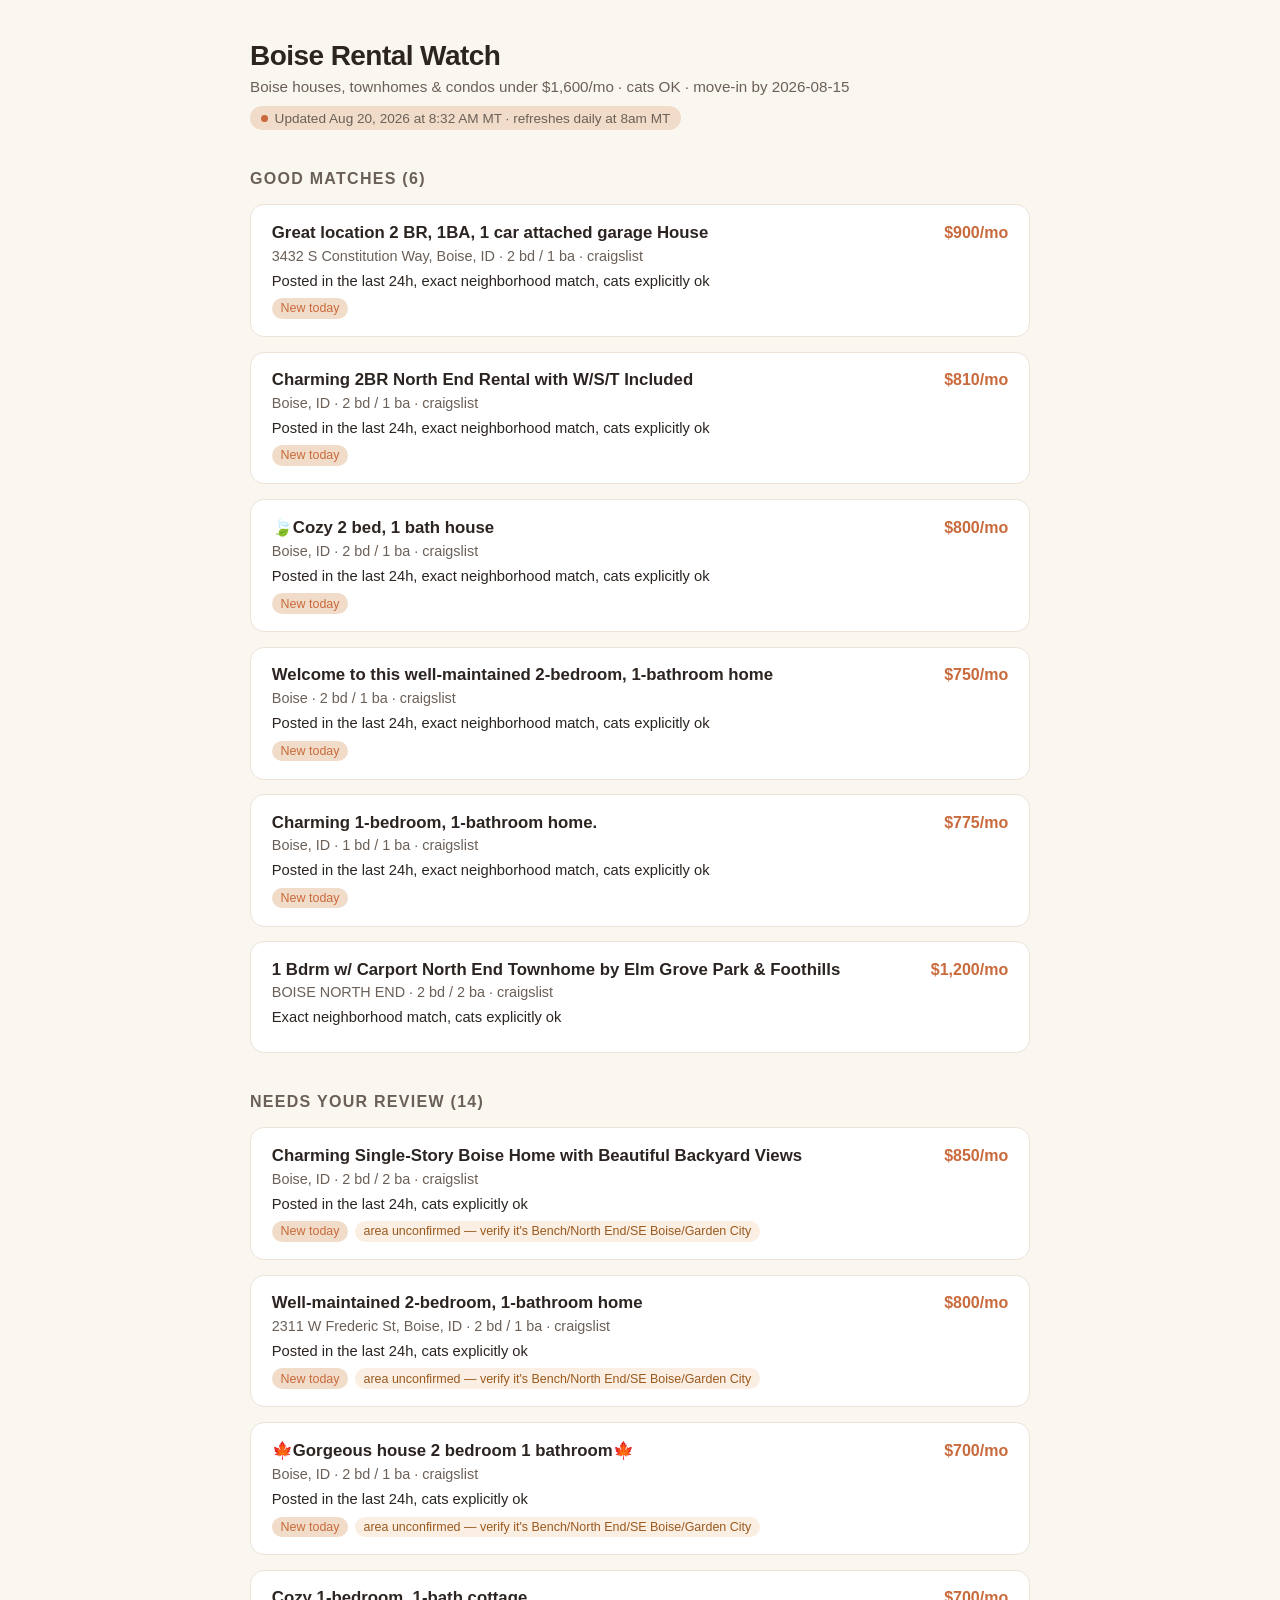
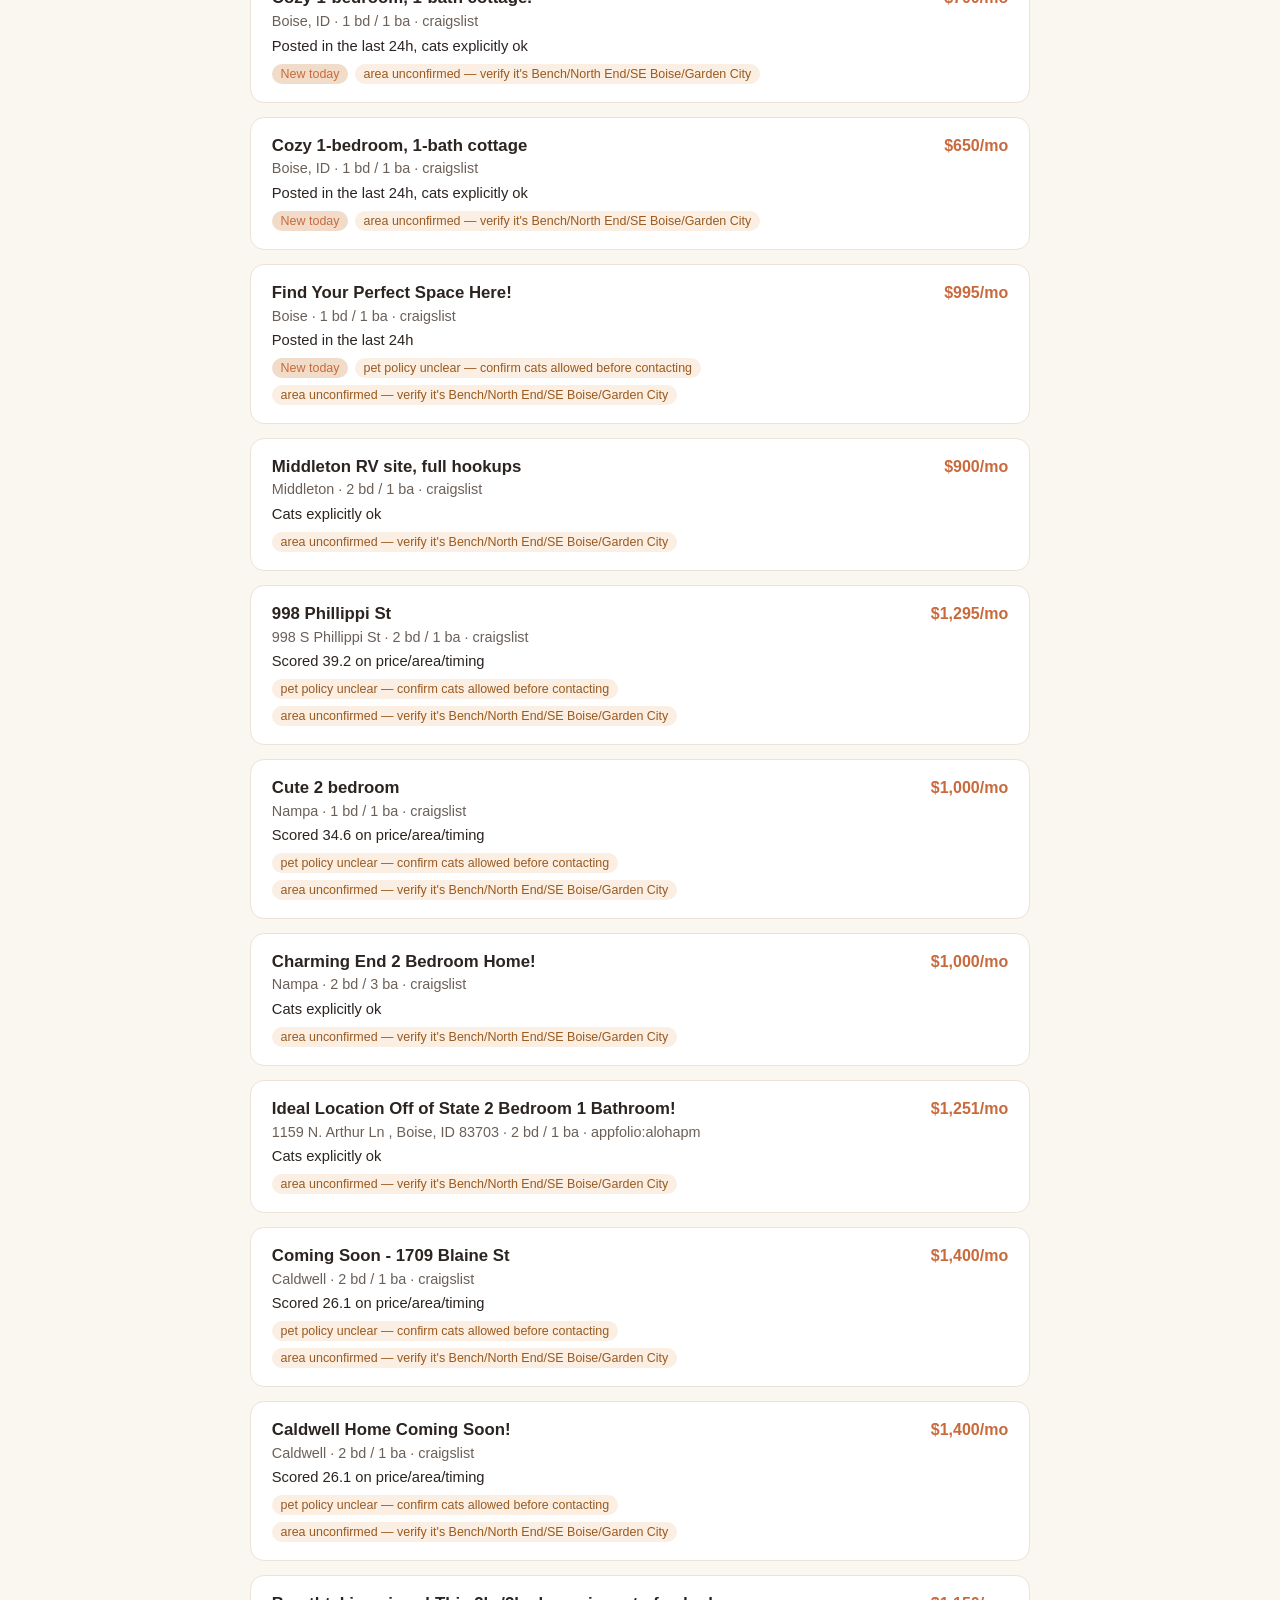
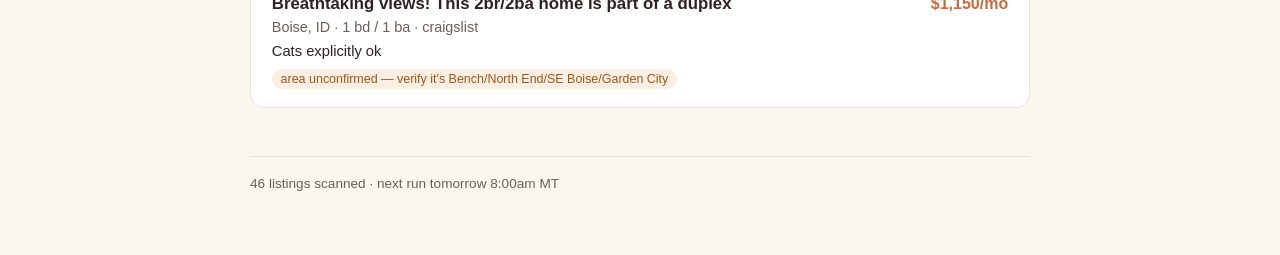
==== commit 87a752c5: "Daily rental scan 2026-08-20" ====
--- a/docs/index.html
+++ b/docs/index.html
@@ -76,16 +76,56 @@
   <header>
     <h1>Boise Rental Watch</h1>
     <div class="subtitle">Boise houses, townhomes &amp; condos under $1,600/mo &middot; cats OK &middot; move-in by 2026-08-15</div>
-    <div class="updated-badge"><span class="dot"></span>Updated Aug 19, 2026 at 8:30 AM MT &middot; refreshes daily at 8am MT</div>
+    <div class="updated-badge"><span class="dot"></span>Updated Aug 20, 2026 at 8:32 AM MT &middot; refreshes daily at 8am MT</div>
   </header>
 
-  <h2>Good Matches (2)</h2>
-    <div class="card">
-      <div class="card-top">
-        <div class="card-title"><a href="https://www.craigslist.org/view/d/boise-charming-bedroom-bathroom-home/827JfK8fxhhUqB5eDDQcgH" target="_blank" rel="noopener">Charming 1-bedroom, 1-bathroom home.</a></div>
+  <h2>Good Matches (6)</h2>
+    <div class="card">
+      <div class="card-top">
+        <div class="card-title"><a href="https://www.craigslist.org/view/d/boise-great-location-br-1ba-car/ieu5X5Zdydei5G1FhfGuUC" target="_blank" rel="noopener">Great location 2 BR, 1BA, 1 car attached garage House</a></div>
+        <div class="price">$900/mo</div>
+      </div>
+      <div class="meta">3432 S Constitution Way, Boise, ID &middot; 2 bd / 1 ba &middot; craigslist</div>
+      <div class="why">Posted in the last 24h, exact neighborhood match, cats explicitly ok</div>
+      <div class="badges"><span class="badge">New today</span></div>
+    </div>
+    
+    <div class="card">
+      <div class="card-top">
+        <div class="card-title"><a href="https://www.craigslist.org/view/d/boise-charming-2br-north-end-rental/e5JjiGQG8Yj4hYfBrAHe3q" target="_blank" rel="noopener">Charming 2BR North End Rental with W/S/T Included</a></div>
+        <div class="price">$810/mo</div>
+      </div>
+      <div class="meta">Boise, ID &middot; 2 bd / 1 ba &middot; craigslist</div>
+      <div class="why">Posted in the last 24h, exact neighborhood match, cats explicitly ok</div>
+      <div class="badges"><span class="badge">New today</span></div>
+    </div>
+    
+    <div class="card">
+      <div class="card-top">
+        <div class="card-title"><a href="https://www.craigslist.org/view/d/boise-cozy-bed-bath-house/m2NmEM7bMC6mufBF6LpfPm" target="_blank" rel="noopener">🍃Cozy 2 bed, 1 bath house</a></div>
+        <div class="price">$800/mo</div>
+      </div>
+      <div class="meta">Boise, ID &middot; 2 bd / 1 ba &middot; craigslist</div>
+      <div class="why">Posted in the last 24h, exact neighborhood match, cats explicitly ok</div>
+      <div class="badges"><span class="badge">New today</span></div>
+    </div>
+    
+    <div class="card">
+      <div class="card-top">
+        <div class="card-title"><a href="https://www.craigslist.org/view/d/boise-welcome-to-this-well-maintained/2McUPN2PVNVoD3sDTTnAYx" target="_blank" rel="noopener">Welcome to this well-maintained 2-bedroom, 1-bathroom home</a></div>
+        <div class="price">$750/mo</div>
+      </div>
+      <div class="meta">Boise &middot; 2 bd / 1 ba &middot; craigslist</div>
+      <div class="why">Posted in the last 24h, exact neighborhood match, cats explicitly ok</div>
+      <div class="badges"><span class="badge">New today</span></div>
+    </div>
+    
+    <div class="card">
+      <div class="card-top">
+        <div class="card-title"><a href="https://www.craigslist.org/view/d/boise-charming-bedroom-bathroom-home/jJ51gwWBG4VuGsT7vM2g5E" target="_blank" rel="noopener">Charming 1-bedroom, 1-bathroom home.</a></div>
         <div class="price">$775/mo</div>
       </div>
-      <div class="meta">Boise, ID &middot; 2 bd / 1 ba &middot; craigslist</div>
+      <div class="meta">Boise, ID &middot; 1 bd / 1 ba &middot; craigslist</div>
       <div class="why">Posted in the last 24h, exact neighborhood match, cats explicitly ok</div>
       <div class="badges"><span class="badge">New today</span></div>
     </div>
@@ -95,16 +135,36 @@
         <div class="card-title"><a href="https://www.craigslist.org/view/d/boise-bdrm-carport-north-end-townhome/tJ5dAbqCXEp9YRDRfNVJZ1" target="_blank" rel="noopener">1 Bdrm w/ Carport North End Townhome by Elm Grove Park &amp; Foothills</a></div>
         <div class="price">$1,200/mo</div>
       </div>
-      <div class="meta">BOISE NORTH END &middot; 2 bd / 1 ba &middot; craigslist</div>
+      <div class="meta">BOISE NORTH END &middot; 2 bd / 2 ba &middot; craigslist</div>
       <div class="why">Exact neighborhood match, cats explicitly ok</div>
       <div class="badges"></div>
     </div>
     
-  <h2>Needs Your Review (11)</h2>
-    <div class="card">
-      <div class="card-top">
-        <div class="card-title"><a href="https://www.craigslist.org/view/d/boise-spacious-bedroom-bath-house-for/b1VLB8VNP1cjkC9cfF2s9D" target="_blank" rel="noopener">Spacious 2-bedroom, 1-bath house for rent..</a></div>
-        <div class="price">$1,150/mo</div>
+  <h2>Needs Your Review (14)</h2>
+    <div class="card">
+      <div class="card-top">
+        <div class="card-title"><a href="https://www.craigslist.org/view/d/boise-charming-single-story-boise-home/rm7zmPZJoqU8vLhrBcbbEC" target="_blank" rel="noopener">Charming Single-Story Boise Home with Beautiful Backyard Views</a></div>
+        <div class="price">$850/mo</div>
+      </div>
+      <div class="meta">Boise, ID &middot; 2 bd / 2 ba &middot; craigslist</div>
+      <div class="why">Posted in the last 24h, cats explicitly ok</div>
+      <div class="badges"><span class="badge">New today</span><span class="badge warn">area unconfirmed — verify it&#x27;s Bench/North End/SE Boise/Garden City</span></div>
+    </div>
+    
+    <div class="card">
+      <div class="card-top">
+        <div class="card-title"><a href="https://www.craigslist.org/view/d/boise-well-maintained-bedroom-bathroom/x6E9o1rifxC945oAPtrgjn" target="_blank" rel="noopener">Well-maintained 2-bedroom, 1-bathroom home</a></div>
+        <div class="price">$800/mo</div>
+      </div>
+      <div class="meta">2311 W Frederic St, Boise, ID &middot; 2 bd / 1 ba &middot; craigslist</div>
+      <div class="why">Posted in the last 24h, cats explicitly ok</div>
+      <div class="badges"><span class="badge">New today</span><span class="badge warn">area unconfirmed — verify it&#x27;s Bench/North End/SE Boise/Garden City</span></div>
+    </div>
+    
+    <div class="card">
+      <div class="card-top">
+        <div class="card-title"><a href="https://www.craigslist.org/view/d/boise-gorgeous-house-bedroom-bathroom/mA3qHmGzaMxHicxd4k19jg" target="_blank" rel="noopener">🍁Gorgeous house 2 bedroom 1 bathroom🍁</a></div>
+        <div class="price">$700/mo</div>
       </div>
       <div class="meta">Boise, ID &middot; 2 bd / 1 ba &middot; craigslist</div>
       <div class="why">Posted in the last 24h, cats explicitly ok</div>
@@ -113,12 +173,52 @@
     
     <div class="card">
       <div class="card-top">
-        <div class="card-title"><a href="https://www.craigslist.org/view/d/boise-beautiful-bed-bath-house-in-boise/eU1bVyySd3Zoj7FY5p2rjr" target="_blank" rel="noopener">Beautiful, 2 bed/1 bath house in Boise, ID</a></div>
-        <div class="price">$800/mo</div>
-      </div>
-      <div class="meta">Boise, ID &middot; 2 bd / 2 ba &middot; craigslist</div>
-      <div class="why">Posted in the last 24h, cats explicitly ok</div>
-      <div class="badges"><span class="badge">New today</span><span class="badge warn">area unconfirmed — verify it&#x27;s Bench/North End/SE Boise/Garden City</span></div>
+        <div class="card-title"><a href="https://www.craigslist.org/view/d/boise-cozy-bedroom-bath-cottage/w2gCMPhXEPHmboVST55VuQ" target="_blank" rel="noopener">Cozy 1-bedroom, 1-bath cottage.</a></div>
+        <div class="price">$700/mo</div>
+      </div>
+      <div class="meta">Boise, ID &middot; 1 bd / 1 ba &middot; craigslist</div>
+      <div class="why">Posted in the last 24h, cats explicitly ok</div>
+      <div class="badges"><span class="badge">New today</span><span class="badge warn">area unconfirmed — verify it&#x27;s Bench/North End/SE Boise/Garden City</span></div>
+    </div>
+    
+    <div class="card">
+      <div class="card-top">
+        <div class="card-title"><a href="https://www.craigslist.org/view/d/boise-cozy-bedroom-bath-cottage/3Z3tm6VGbfBcU5EebpS8Gz" target="_blank" rel="noopener">Cozy 1-bedroom, 1-bath cottage</a></div>
+        <div class="price">$650/mo</div>
+      </div>
+      <div class="meta">Boise, ID &middot; 1 bd / 1 ba &middot; craigslist</div>
+      <div class="why">Posted in the last 24h, cats explicitly ok</div>
+      <div class="badges"><span class="badge">New today</span><span class="badge warn">area unconfirmed — verify it&#x27;s Bench/North End/SE Boise/Garden City</span></div>
+    </div>
+    
+    <div class="card">
+      <div class="card-top">
+        <div class="card-title"><a href="https://www.craigslist.org/view/d/boise-find-your-perfect-space-here/gQbfRnxt2TmKkFuAttsnFh" target="_blank" rel="noopener">Find Your Perfect Space Here!</a></div>
+        <div class="price">$995/mo</div>
+      </div>
+      <div class="meta">Boise &middot; 1 bd / 1 ba &middot; craigslist</div>
+      <div class="why">Posted in the last 24h</div>
+      <div class="badges"><span class="badge">New today</span><span class="badge warn">pet policy unclear — confirm cats allowed before contacting</span><span class="badge warn">area unconfirmed — verify it&#x27;s Bench/North End/SE Boise/Garden City</span></div>
+    </div>
+    
+    <div class="card">
+      <div class="card-top">
+        <div class="card-title"><a href="https://www.craigslist.org/view/d/middleton-middleton-rv-site-full-hookups/inkFtMsQkytbeUQSiN5r4E" target="_blank" rel="noopener">Middleton RV site, full hookups</a></div>
+        <div class="price">$900/mo</div>
+      </div>
+      <div class="meta">Middleton &middot; 2 bd / 1 ba &middot; craigslist</div>
+      <div class="why">Cats explicitly ok</div>
+      <div class="badges"><span class="badge warn">area unconfirmed — verify it&#x27;s Bench/North End/SE Boise/Garden City</span></div>
+    </div>
+    
+    <div class="card">
+      <div class="card-top">
+        <div class="card-title"><a href="https://www.craigslist.org/view/d/boise-998-phillippi-st/vWgkYGPqryoBTUL57gSrcn" target="_blank" rel="noopener">998 Phillippi St</a></div>
+        <div class="price">$1,295/mo</div>
+      </div>
+      <div class="meta">998 S Phillippi St &middot; 2 bd / 1 ba &middot; craigslist</div>
+      <div class="why">Scored 39.2 on price/area/timing</div>
+      <div class="badges"><span class="badge warn">pet policy unclear — confirm cats allowed before contacting</span><span class="badge warn">area unconfirmed — verify it&#x27;s Bench/North End/SE Boise/Garden City</span></div>
     </div>
     
     <div class="card">
@@ -127,37 +227,7 @@
         <div class="price">$1,000/mo</div>
       </div>
       <div class="meta">Nampa &middot; 1 bd / 1 ba &middot; craigslist</div>
-      <div class="why">Posted in the last 24h</div>
-      <div class="badges"><span class="badge">New today</span><span class="badge warn">pet policy unclear — confirm cats allowed before contacting</span><span class="badge warn">area unconfirmed — verify it&#x27;s Bench/North End/SE Boise/Garden City</span></div>
-    </div>
-    
-    <div class="card">
-      <div class="card-top">
-        <div class="card-title"><a href="https://www.craigslist.org/view/d/middleton-middleton-rv-site-full-hookups/inkFtMsQkytbeUQSiN5r4E" target="_blank" rel="noopener">Middleton RV site, full hookups</a></div>
-        <div class="price">$900/mo</div>
-      </div>
-      <div class="meta">Middleton &middot; 2 bd / 1 ba &middot; craigslist</div>
-      <div class="why">Cats explicitly ok</div>
-      <div class="badges"><span class="badge warn">area unconfirmed — verify it&#x27;s Bench/North End/SE Boise/Garden City</span></div>
-    </div>
-    
-    <div class="card">
-      <div class="card-top">
-        <div class="card-title"><a href="https://www.craigslist.org/view/d/boise-find-your-perfect-space-here/cXLHWGsc24wtQPMKVbwGLV" target="_blank" rel="noopener">Find Your Perfect Space Here!</a></div>
-        <div class="price">$995/mo</div>
-      </div>
-      <div class="meta">Boise &middot; 2 bd / 3 ba &middot; craigslist</div>
-      <div class="why">Scored 39.9 on price/area/timing</div>
-      <div class="badges"><span class="badge warn">pet policy unclear — confirm cats allowed before contacting</span><span class="badge warn">area unconfirmed — verify it&#x27;s Bench/North End/SE Boise/Garden City</span></div>
-    </div>
-    
-    <div class="card">
-      <div class="card-top">
-        <div class="card-title"><a href="https://www.craigslist.org/view/d/boise-998-phillippi-st/vWgkYGPqryoBTUL57gSrcn" target="_blank" rel="noopener">998 Phillippi St</a></div>
-        <div class="price">$1,295/mo</div>
-      </div>
-      <div class="meta">998 S Phillippi St &middot; 1 bd / 1 ba &middot; craigslist</div>
-      <div class="why">Scored 37.2 on price/area/timing</div>
+      <div class="why">Scored 34.6 on price/area/timing</div>
       <div class="badges"><span class="badge warn">pet policy unclear — confirm cats allowed before contacting</span><span class="badge warn">area unconfirmed — verify it&#x27;s Bench/North End/SE Boise/Garden City</span></div>
     </div>
     
@@ -166,7 +236,7 @@
         <div class="card-title"><a href="https://www.craigslist.org/view/d/nampa-charming-end-bedroom-home/n4fBQ7NbYew4PDXiRmJDHz" target="_blank" rel="noopener">Charming End 2 Bedroom Home!</a></div>
         <div class="price">$1,000/mo</div>
       </div>
-      <div class="meta">Nampa &middot; 2 bd / 2 ba &middot; craigslist</div>
+      <div class="meta">Nampa &middot; 2 bd / 3 ba &middot; craigslist</div>
       <div class="why">Cats explicitly ok</div>
       <div class="badges"><span class="badge warn">area unconfirmed — verify it&#x27;s Bench/North End/SE Boise/Garden City</span></div>
     </div>
@@ -183,6 +253,16 @@
     
     <div class="card">
       <div class="card-top">
+        <div class="card-title"><a href="https://www.craigslist.org/view/d/caldwell-coming-soon-blaine-st/9ecfQxQV72W8E49arXCXFK" target="_blank" rel="noopener">Coming Soon - 1709 Blaine St</a></div>
+        <div class="price">$1,400/mo</div>
+      </div>
+      <div class="meta">Caldwell &middot; 2 bd / 1 ba &middot; craigslist</div>
+      <div class="why">Scored 26.1 on price/area/timing</div>
+      <div class="badges"><span class="badge warn">pet policy unclear — confirm cats allowed before contacting</span><span class="badge warn">area unconfirmed — verify it&#x27;s Bench/North End/SE Boise/Garden City</span></div>
+    </div>
+    
+    <div class="card">
+      <div class="card-top">
         <div class="card-title"><a href="https://www.craigslist.org/view/d/caldwell-caldwell-home-coming-soon/c9M48AXYeq9gtAYtfN2Gyr" target="_blank" rel="noopener">Caldwell Home Coming Soon!</a></div>
         <div class="price">$1,400/mo</div>
       </div>
@@ -201,19 +281,9 @@
       <div class="badges"><span class="badge warn">area unconfirmed — verify it&#x27;s Bench/North End/SE Boise/Garden City</span></div>
     </div>
     
-    <div class="card">
-      <div class="card-top">
-        <div class="card-title"><a href="https://www.craigslist.org/view/d/caldwell-coming-soon-blaine-st/9ecfQxQV72W8E49arXCXFK" target="_blank" rel="noopener">Coming Soon - 1709 Blaine St</a></div>
-        <div class="price">$1,400/mo</div>
-      </div>
-      <div class="meta">Caldwell &middot; 1 bd / 1 ba &middot; craigslist</div>
-      <div class="why">Scored 21.1 on price/area/timing</div>
-      <div class="badges"><span class="badge warn">pet policy unclear — confirm cats allowed before contacting</span><span class="badge warn">area unconfirmed — verify it&#x27;s Bench/North End/SE Boise/Garden City</span></div>
-    </div>
-    
 
   <footer>
-    41 listings scanned &middot; next run tomorrow 8:00am MT
+    46 listings scanned &middot; next run tomorrow 8:00am MT
   </footer>
 </div>
 </body>
